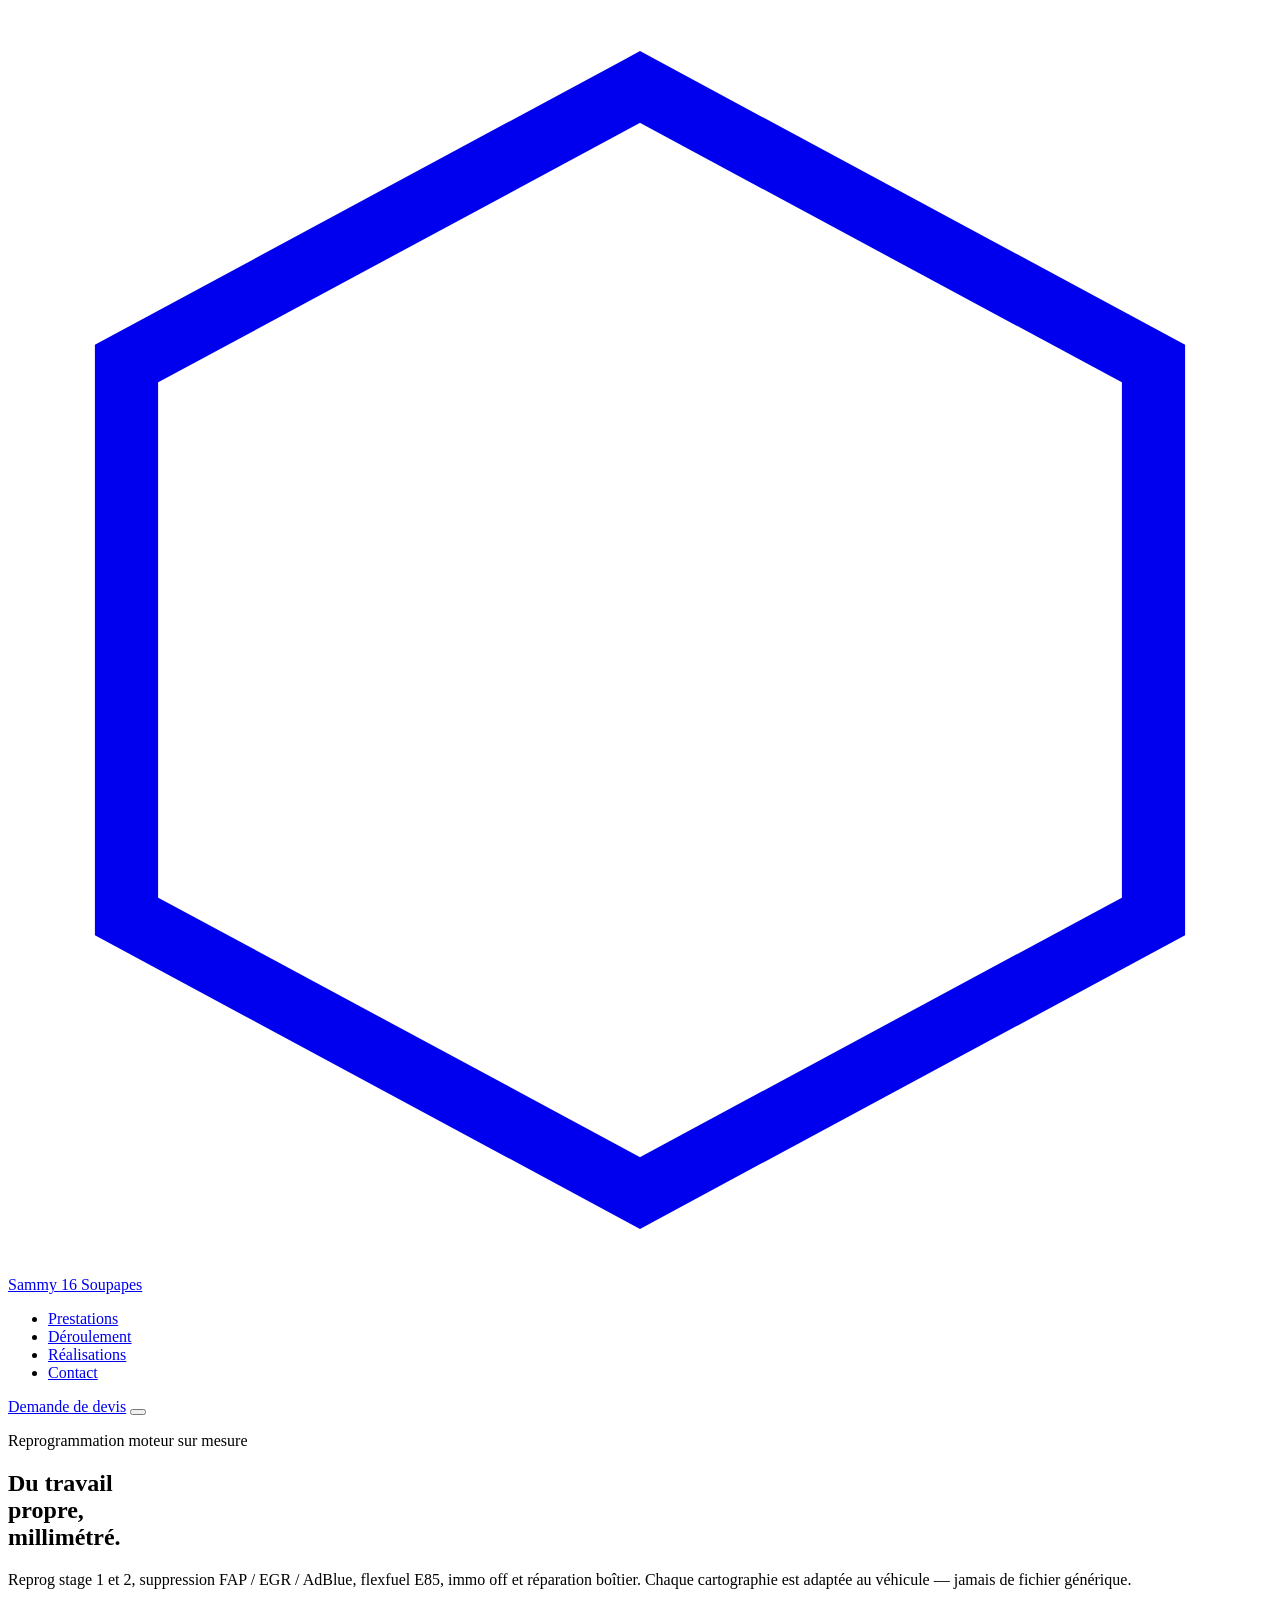
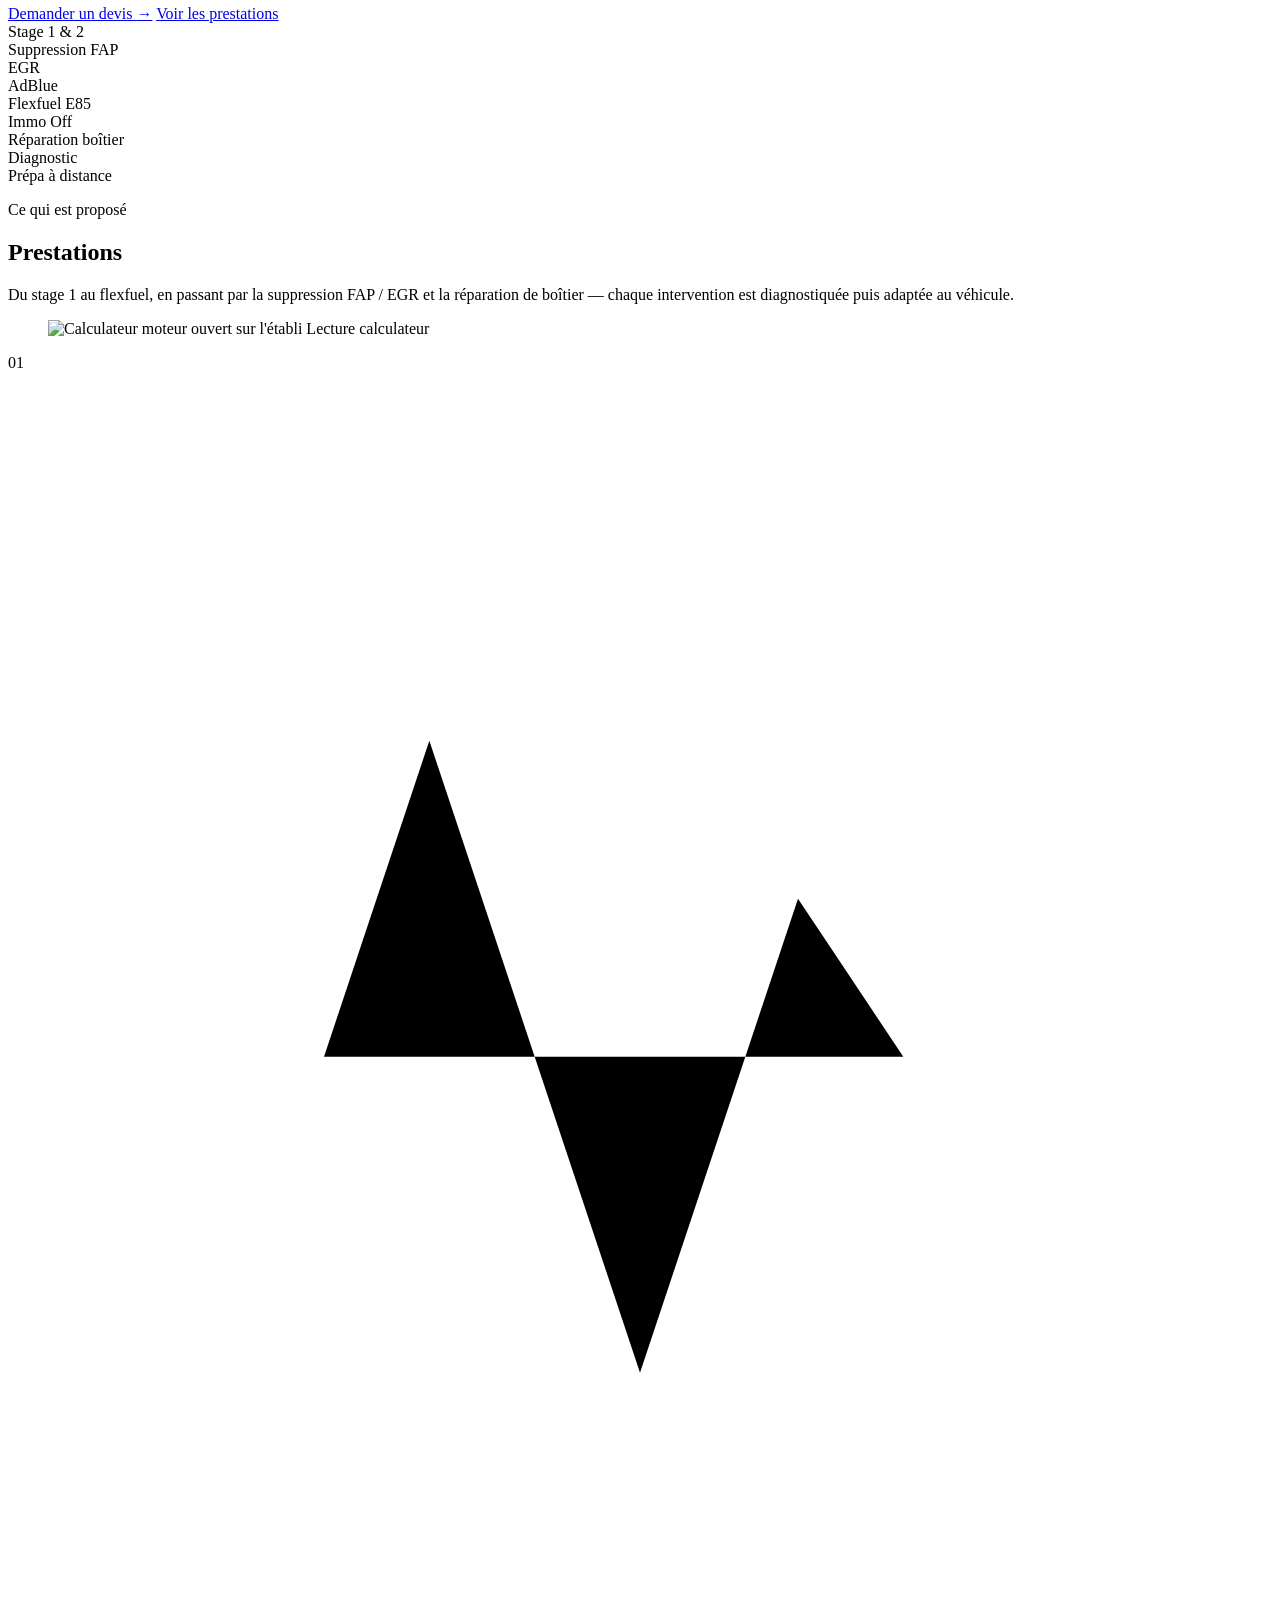
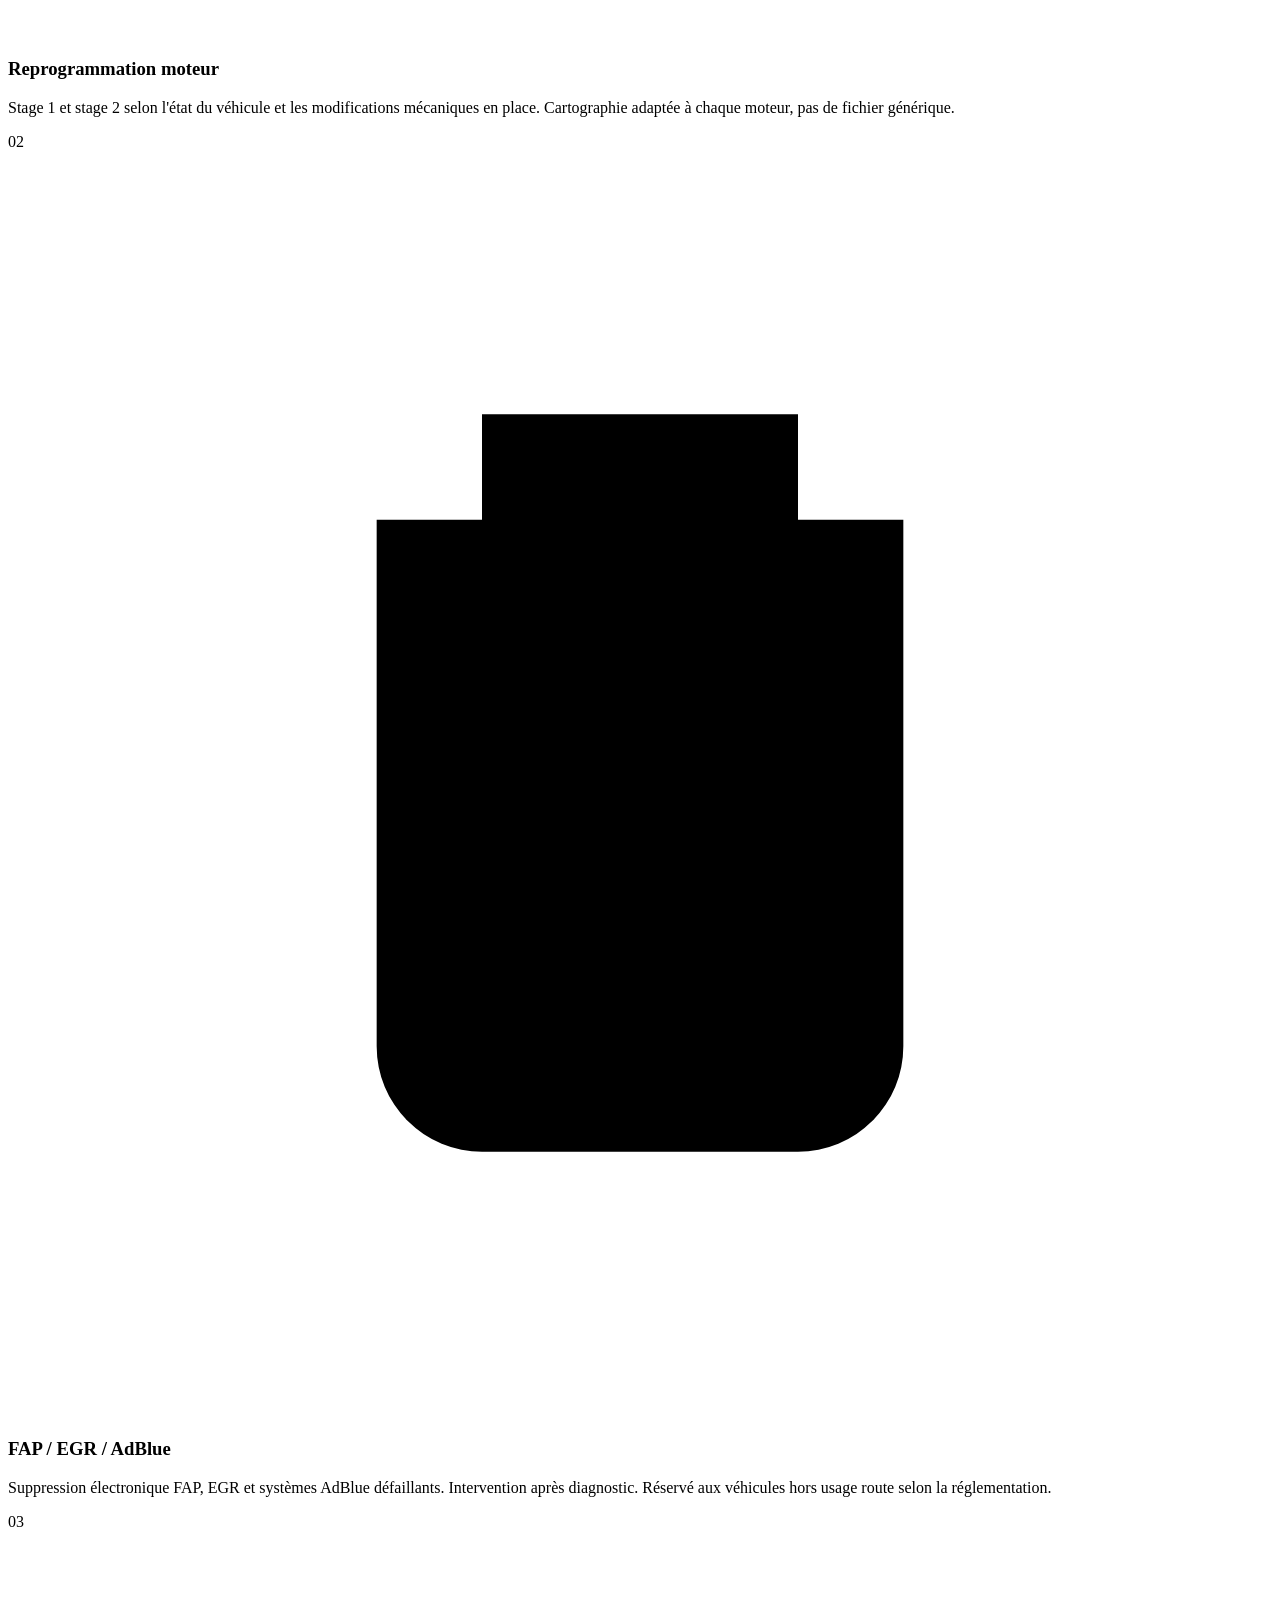
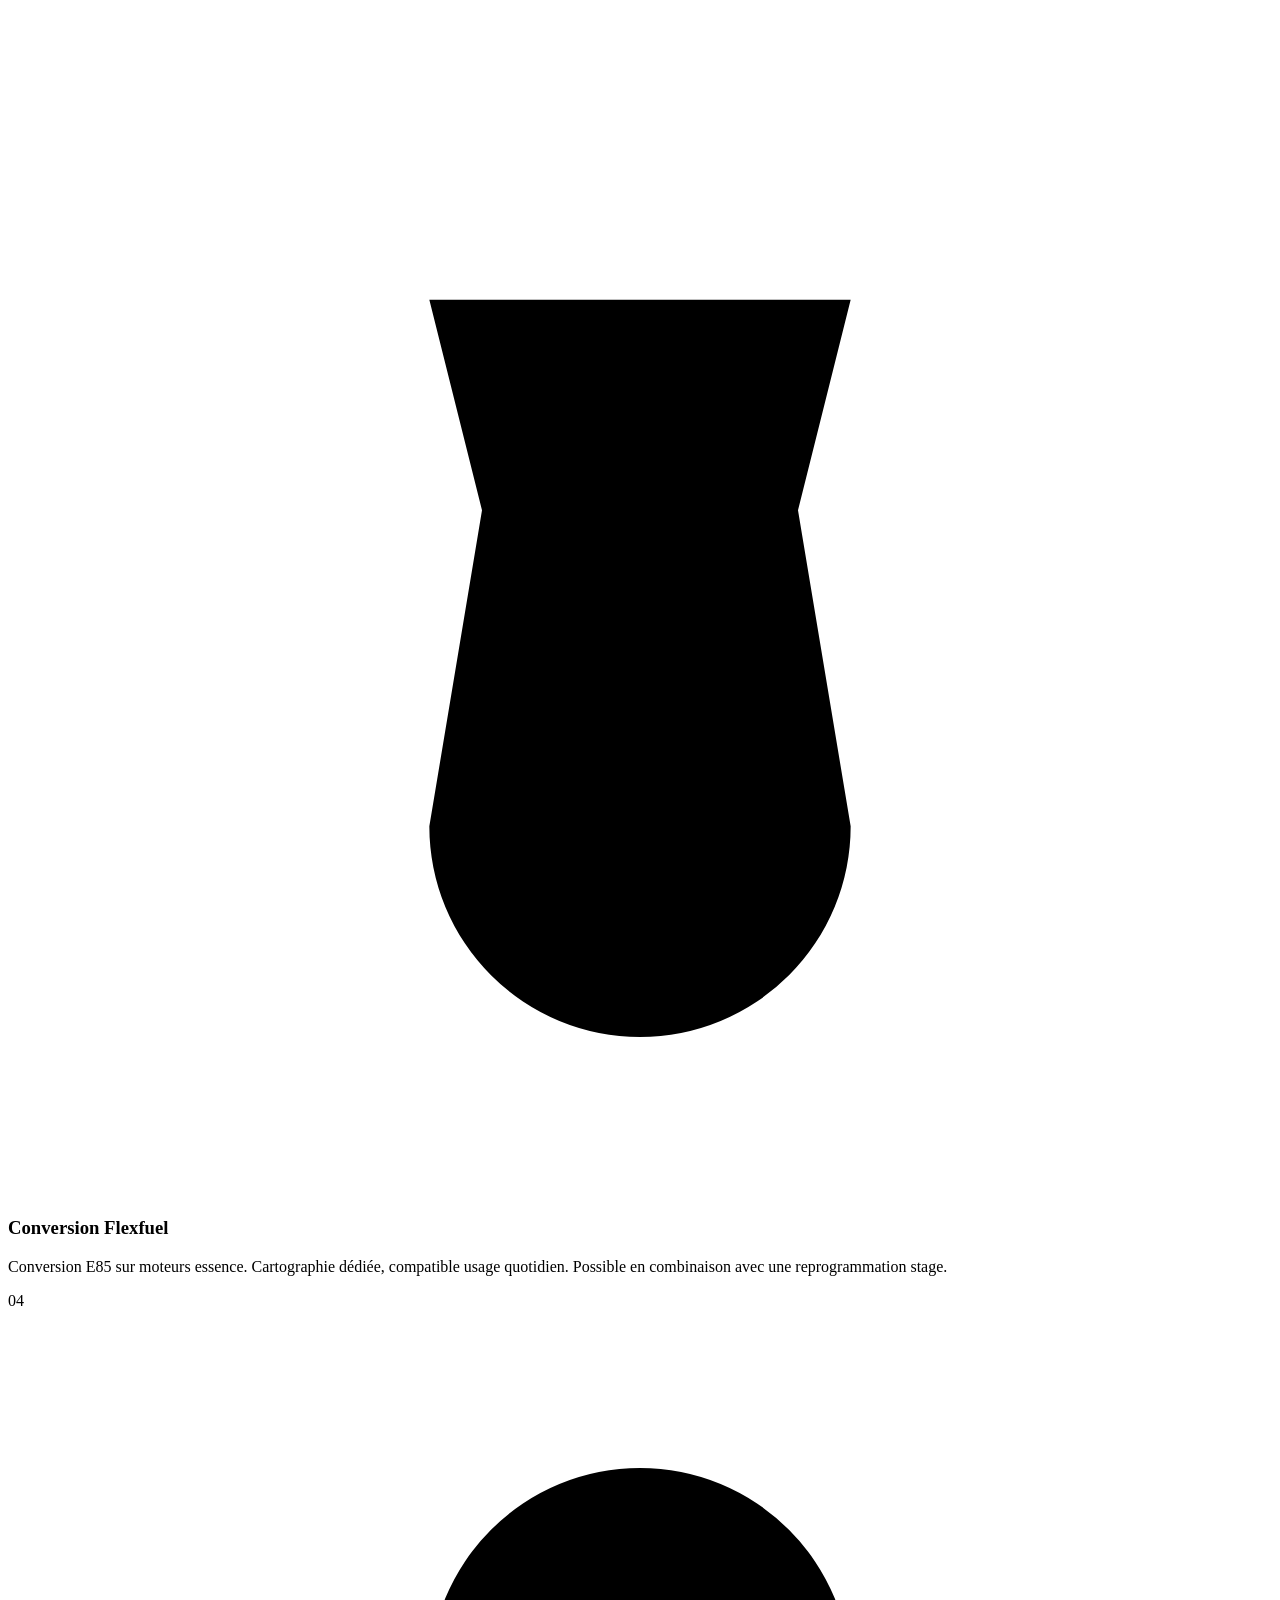
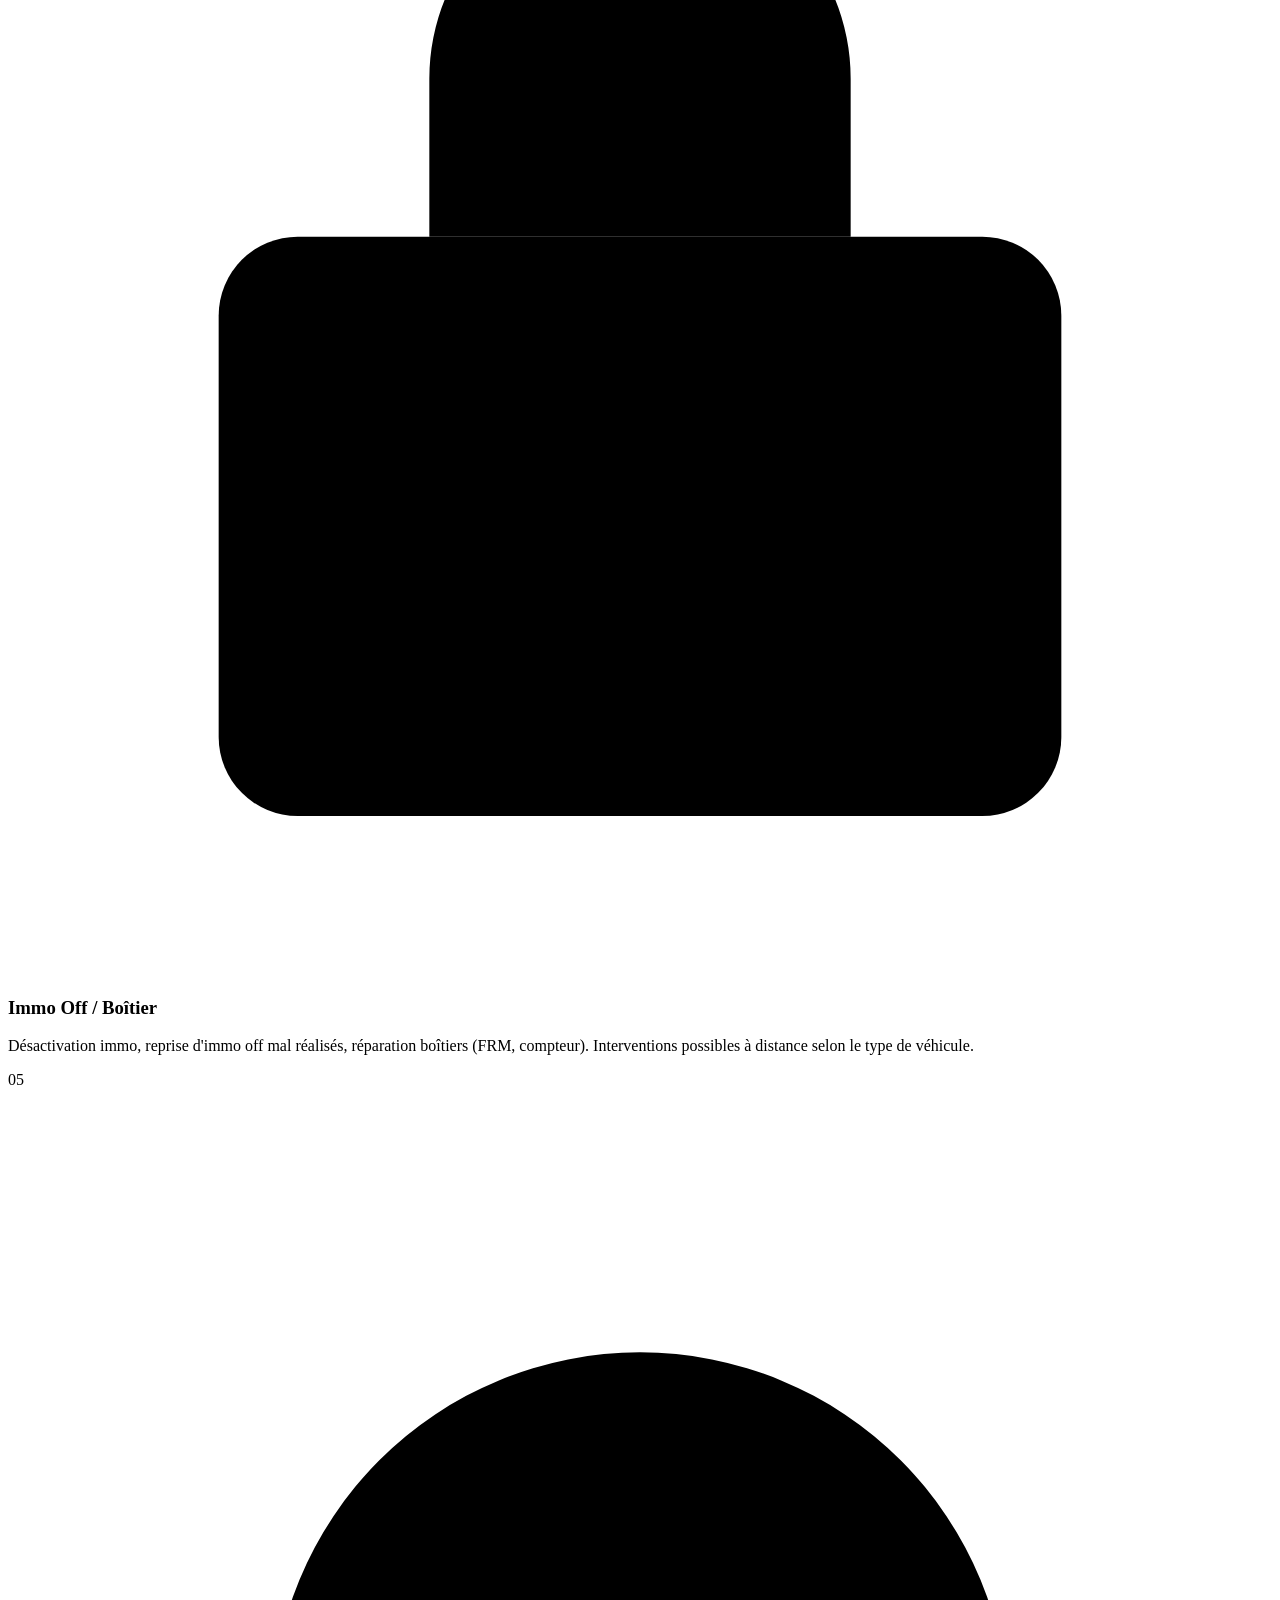
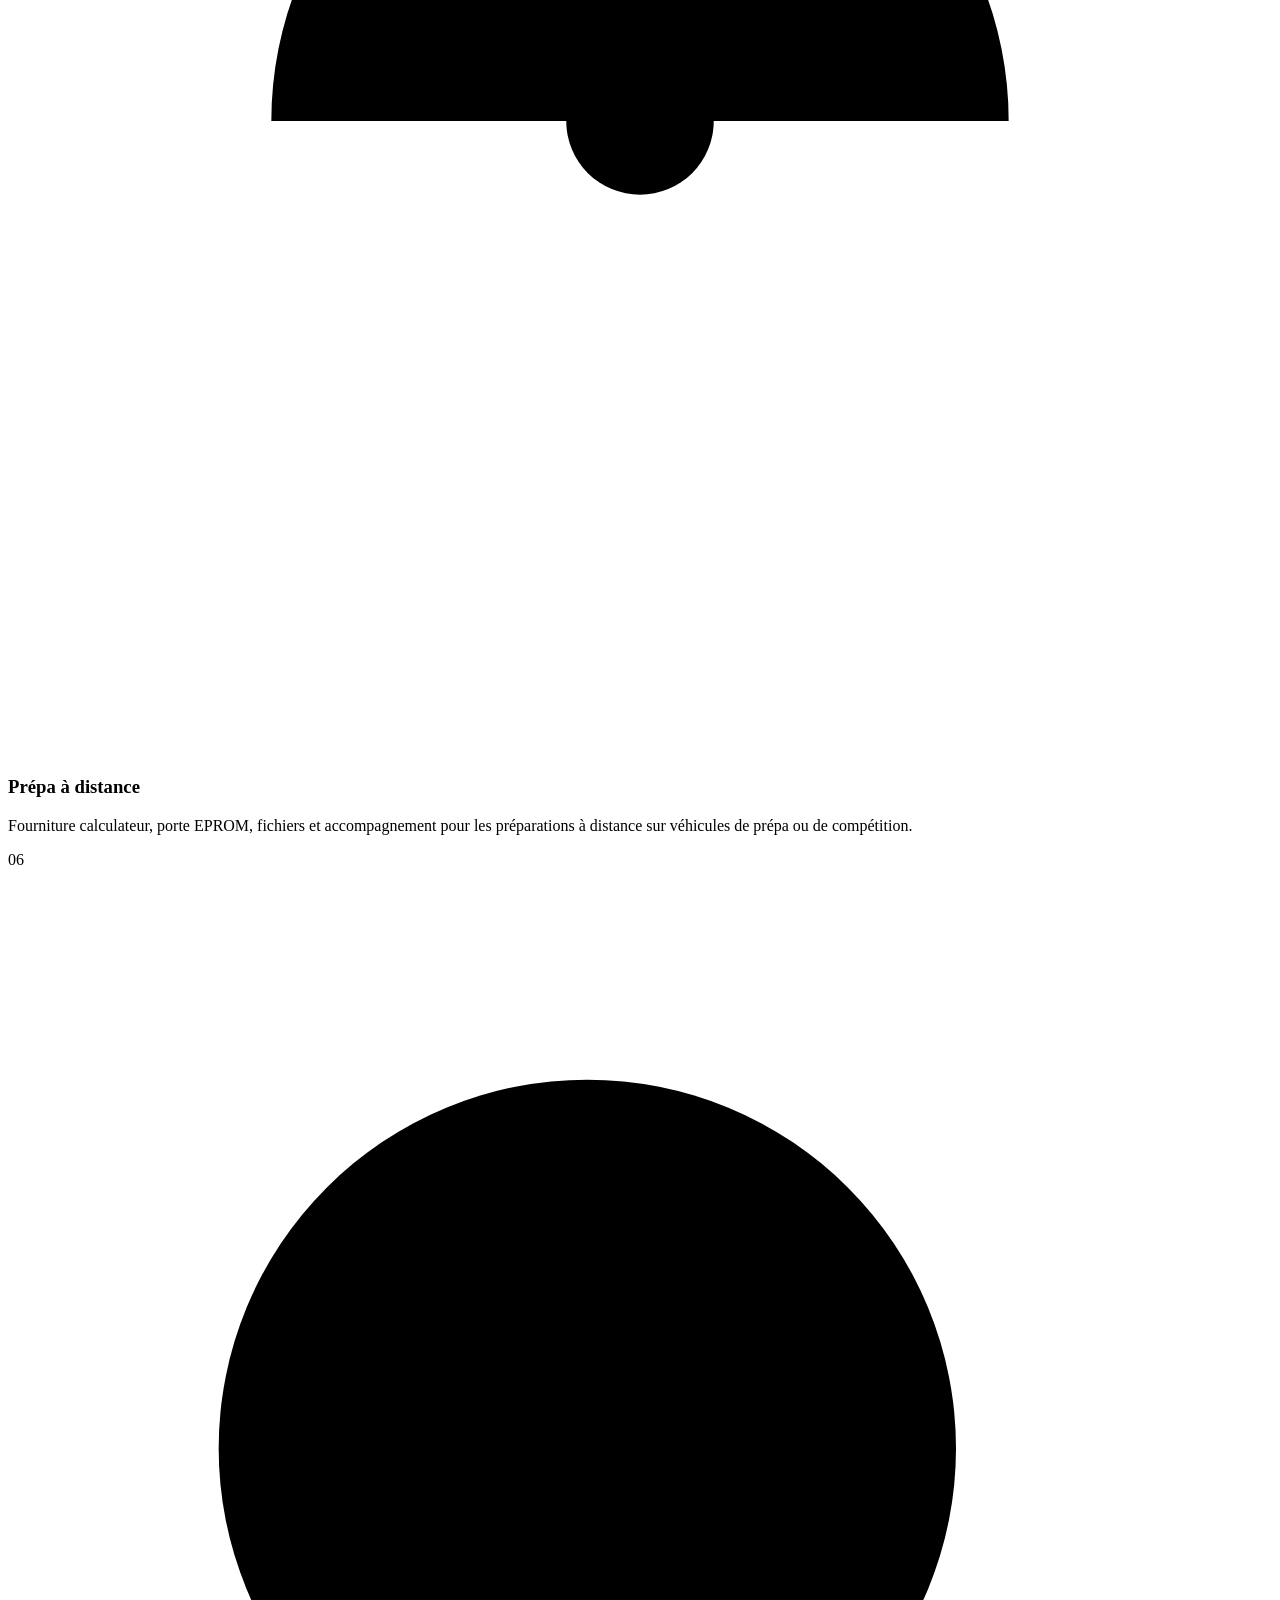
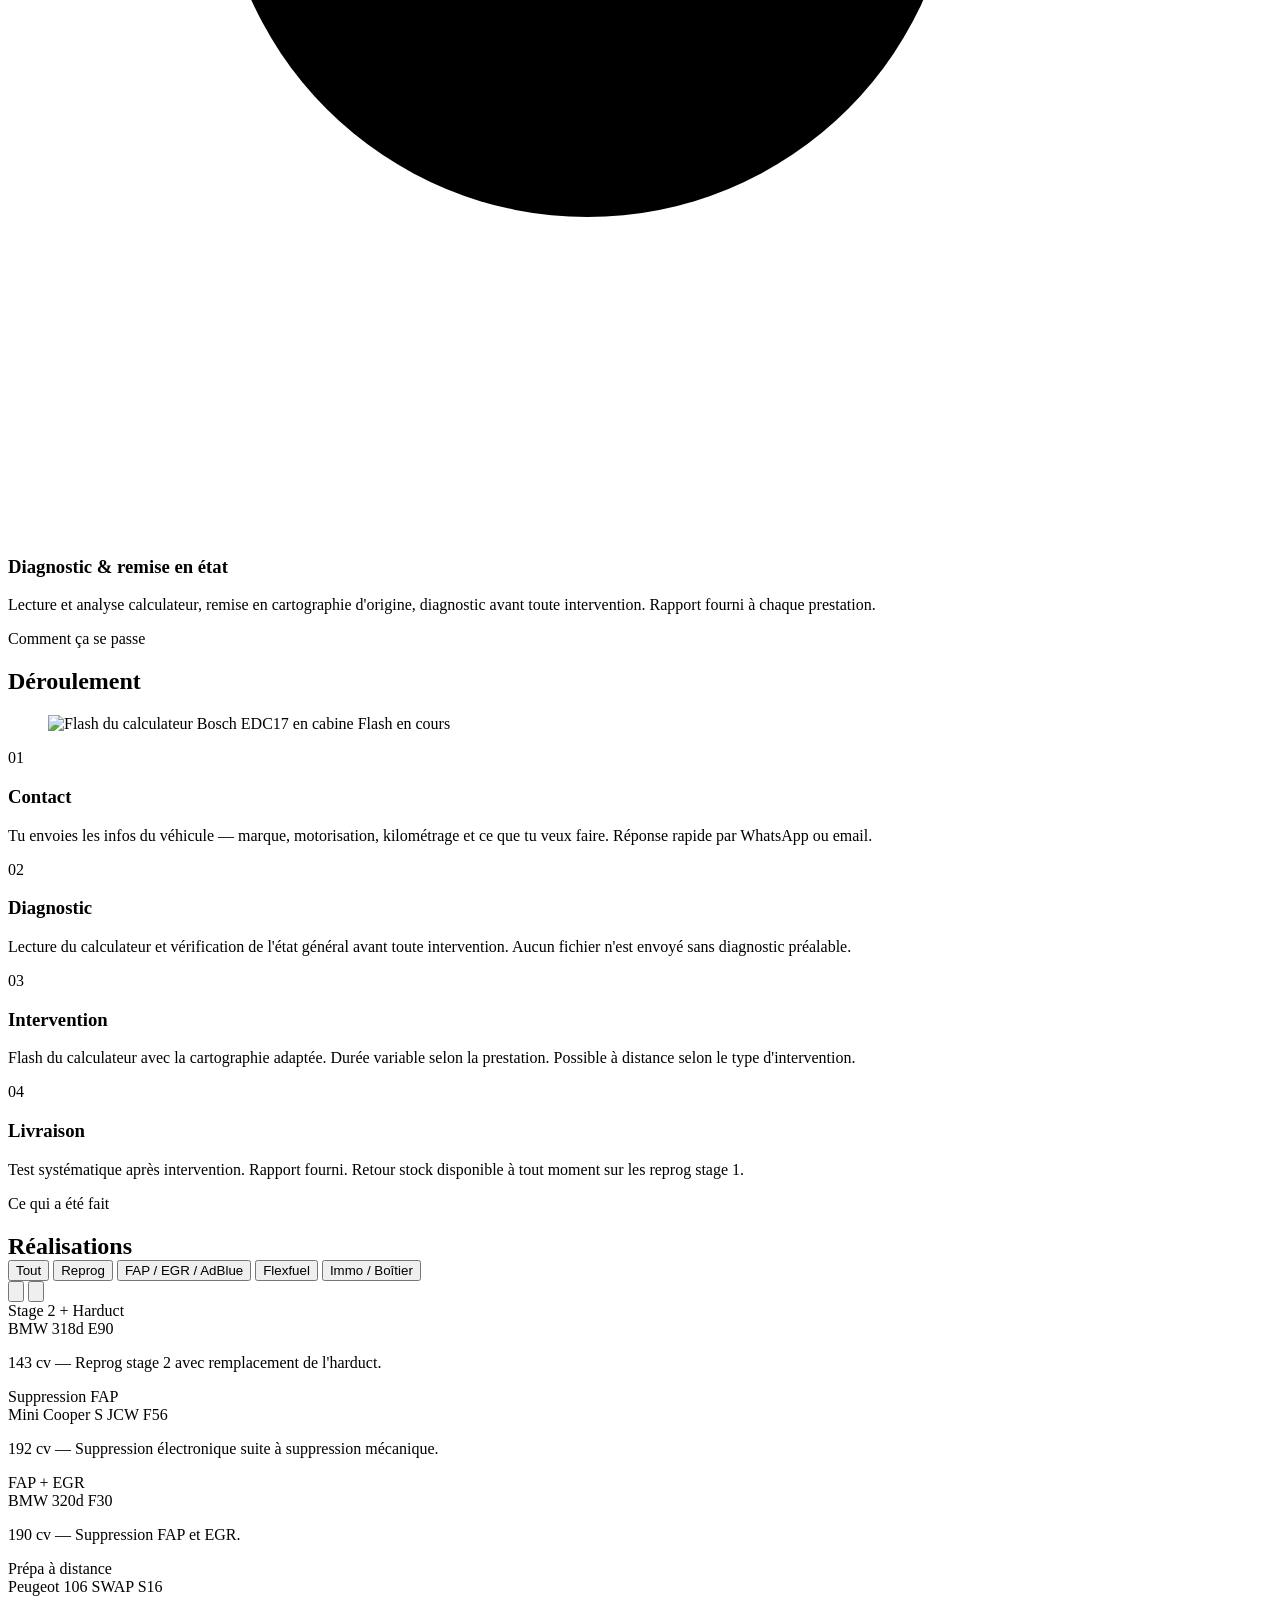
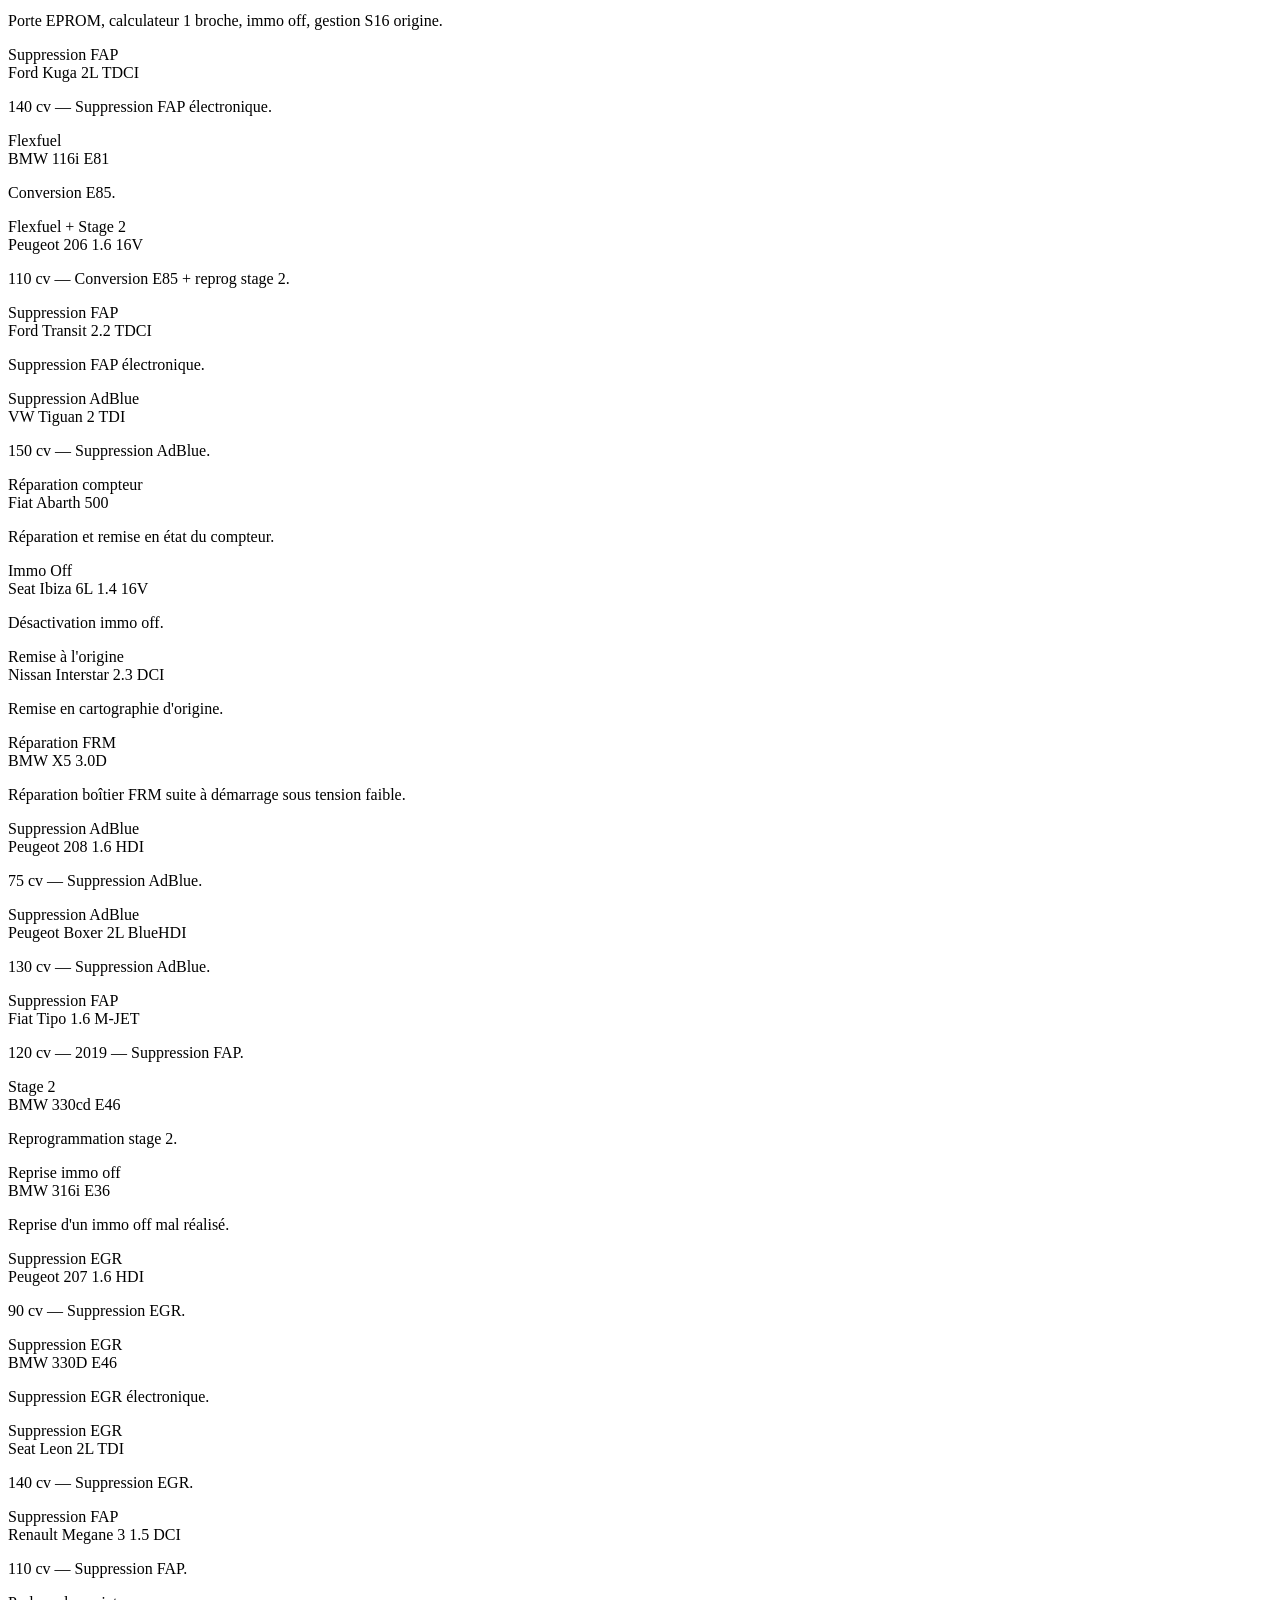
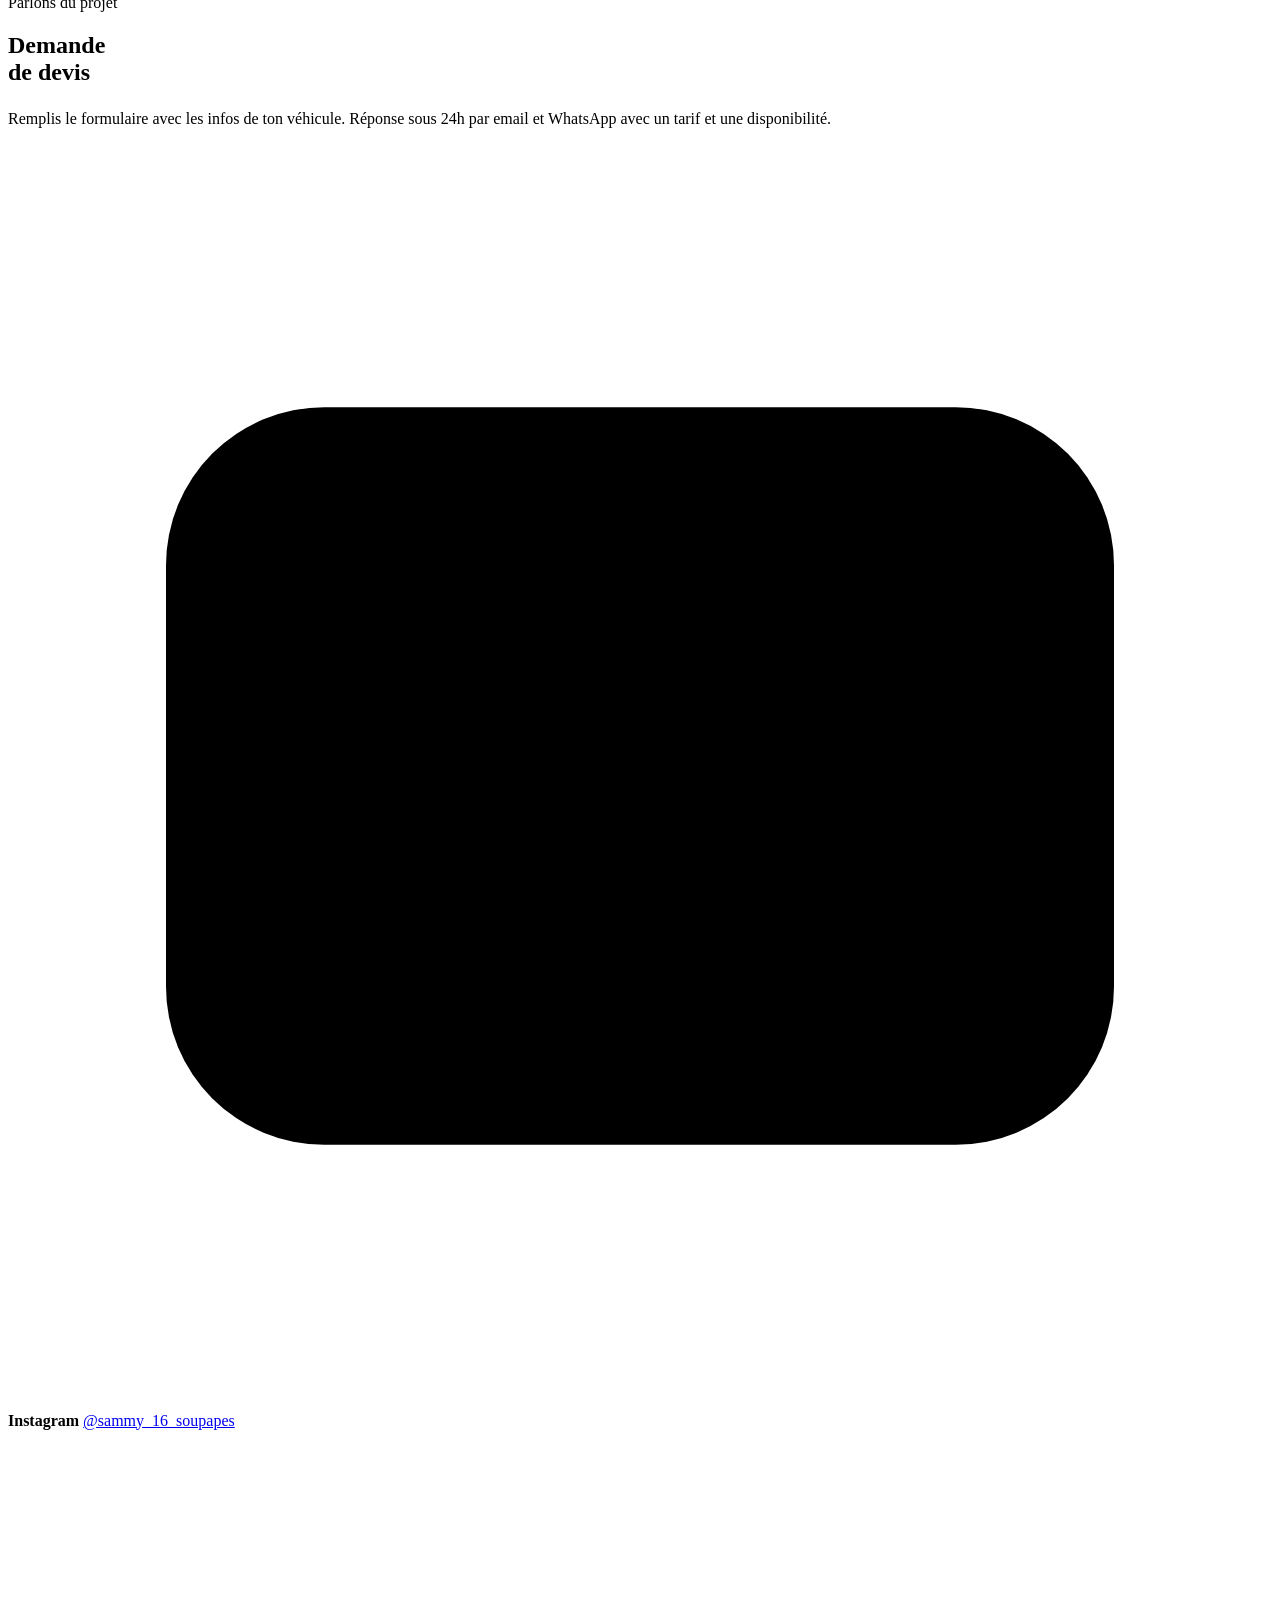
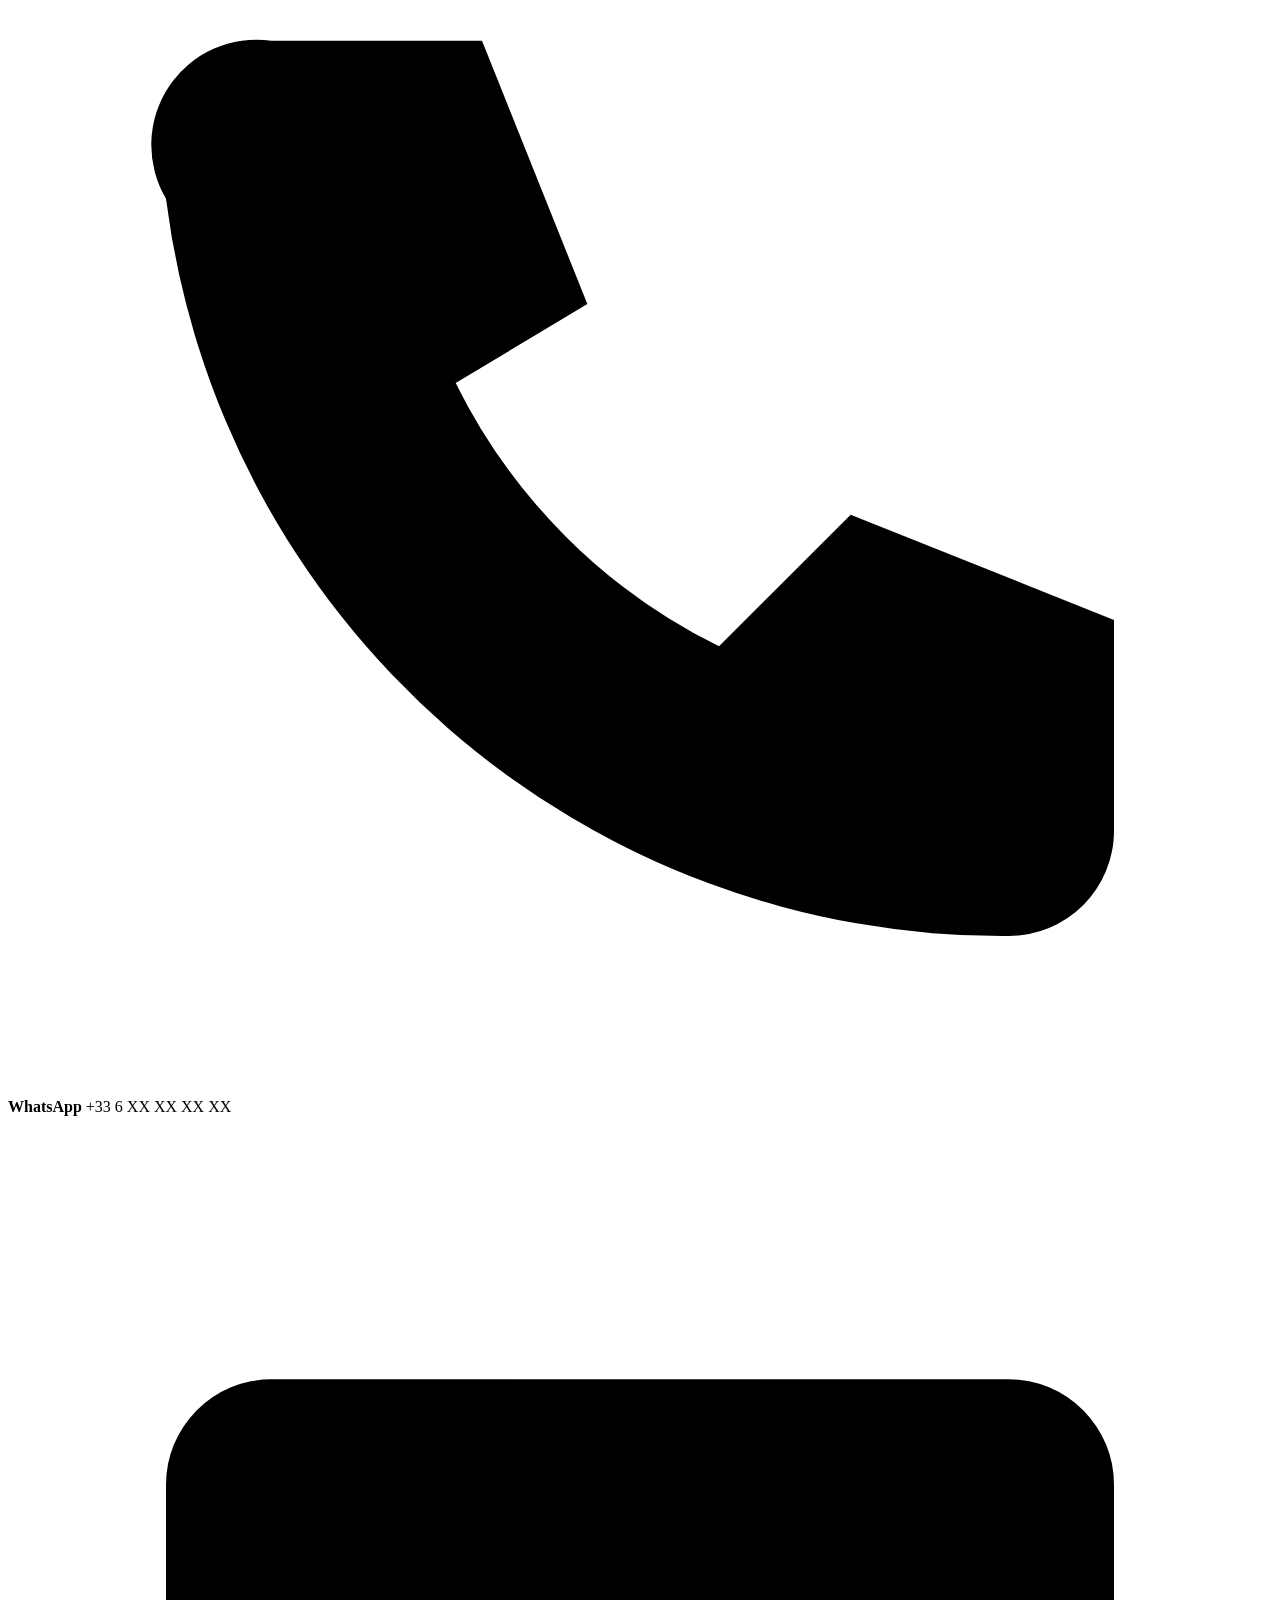
==== index.html @ 05f4b129 "Rename Site Sammy 16 Soupapes (2).html to index.html" ====
<!DOCTYPE html>
<html lang="fr" data-theme="carbone">
<head>
<meta charset="UTF-8">
<meta name="viewport" content="width=device-width, initial-scale=1.0">
<title>Sammy 16 Soupapes — Reprogrammation moteur</title>
<link rel="preconnect" href="https://fonts.googleapis.com">
<link rel="preconnect" href="https://fonts.gstatic.com" crossorigin>
<link href="https://fonts.googleapis.com/css2?family=Barlow+Condensed:wght@400;500;600;700;800;900&family=Barlow:wght@400;500;600&display=swap" rel="stylesheet">
<link rel="stylesheet" href="styles.css">
</head>
<body data-anim="subtil">

<!-- ===================== NAV ===================== -->
<nav id="nav">
  <a href="#hero" class="nav-logo">
    <span class="mark">
      <svg viewBox="0 0 32 32" fill="none"><path d="M16 2 3 9v14l13 7 13-7V9L16 2Z" stroke="currentColor" stroke-width="1.6"/><path d="M16 9v14M9 12.5v7l7 3.5 7-3.5v-7" stroke="var(--accent)" stroke-width="1.6"/></svg>
    </span>
    Sammy <span>16 Soupapes</span>
  </a>
  <ul class="nav-links" id="navLinks">
    <li><a href="#domaines">Prestations</a></li>
    <li><a href="#process">Déroulement</a></li>
    <li><a href="#realisations">Réalisations</a></li>
    <li><a href="#contact">Contact</a></li>
  </ul>
  <a href="#contact" class="nav-cta">Demande de devis</a>
  <button class="nav-burger" id="burger" aria-label="Menu"><span></span><span></span><span></span></button>
</nav>

<!-- ===================== HERO ===================== -->
<section id="hero">
  <div class="hero-bg">
    <div class="hero-photo-bg"></div>
    <div class="grid-lines"></div>
    <div class="glow-a"></div>
    <div class="glow-b"></div>
    <div class="hero-scrim"></div>
  </div>
  <div class="hero-grid">
    <div class="hero-copy">
      <p class="hero-eyebrow fade-up">Reprogrammation moteur sur mesure</p>
      <h1 class="hero-title fade-up d1">
        Du travail<br>
        <span class="accent">propre,</span><br>
        <span class="stroke">millimétré.</span>
      </h1>
      <p class="hero-sub fade-up d2">
        Reprog stage 1 et 2, suppression FAP / EGR / AdBlue, flexfuel E85, immo off et réparation boîtier. Chaque cartographie est adaptée au véhicule — jamais de fichier générique.
      </p>
      <div class="hero-actions fade-up d3">
        <a href="#contact" class="btn-primary">Demander un devis <span class="arr">→</span></a>
        <a href="#domaines" class="btn-secondary">Voir les prestations</a>
      </div>
    </div>
  </div>
</section>

<!-- ===================== TRUST MARQUEE ===================== -->
<div class="marquee" aria-hidden="true">
  <div class="marquee-track" id="marquee">
    <div class="marquee-item">Stage 1 &amp; 2</div>
    <div class="marquee-item">Suppression FAP</div>
    <div class="marquee-item">EGR</div>
    <div class="marquee-item">AdBlue</div>
    <div class="marquee-item">Flexfuel E85</div>
    <div class="marquee-item">Immo Off</div>
    <div class="marquee-item">Réparation boîtier</div>
    <div class="marquee-item">Diagnostic</div>
    <div class="marquee-item">Prépa à distance</div>
  </div>
</div>

<!-- ===================== DOMAINES ===================== -->
<section id="domaines">
  <div class="wrap">
    <div class="dom-head">
      <div class="dom-head-text">
        <p class="section-label reveal">Ce qui est proposé</p>
        <h2 class="section-title reveal" data-d="1">Prestations</h2>
        <p class="dom-lead reveal" data-d="2">Du stage 1 au flexfuel, en passant par la suppression FAP / EGR et la réparation de boîtier — chaque intervention est diagnostiquée puis adaptée au véhicule.</p>
      </div>
      <figure class="frame-photo reveal" data-d="2">
        <img src="img/calculateur.jpg" alt="Calculateur moteur ouvert sur l'établi" loading="lazy">
        <span class="fp-tag">Lecture calculateur</span>
      </figure>
    </div>
    <div class="domaines-grid">
      <div class="domaine-card reveal">
        <span class="domaine-num">01</span>
        <div class="domaine-icon"><svg viewBox="0 0 24 24"><path d="M3 13h3l2-6 4 12 3-9 2 3h4"/></svg></div>
        <h3 class="domaine-title">Reprogrammation moteur</h3>
        <p class="domaine-desc">Stage 1 et stage 2 selon l'état du véhicule et les modifications mécaniques en place. Cartographie adaptée à chaque moteur, pas de fichier générique.</p>
      </div>
      <div class="domaine-card reveal" data-d="1">
        <span class="domaine-num">02</span>
        <div class="domaine-icon"><svg viewBox="0 0 24 24"><path d="M5 7h14M7 7v10a2 2 0 0 0 2 2h6a2 2 0 0 0 2-2V7M9 7V5h6v2M10 11v5M14 11v5"/></svg></div>
        <h3 class="domaine-title">FAP / EGR / AdBlue</h3>
        <p class="domaine-desc">Suppression électronique FAP, EGR et systèmes AdBlue défaillants. Intervention après diagnostic. Réservé aux véhicules hors usage route selon la réglementation.</p>
      </div>
      <div class="domaine-card reveal" data-d="2">
        <span class="domaine-num">03</span>
        <div class="domaine-icon"><svg viewBox="0 0 24 24"><path d="M12 3v4M8 7h8l-1 4H9L8 7ZM9 11l-1 6a4 4 0 0 0 8 0l-1-6"/></svg></div>
        <h3 class="domaine-title">Conversion Flexfuel</h3>
        <p class="domaine-desc">Conversion E85 sur moteurs essence. Cartographie dédiée, compatible usage quotidien. Possible en combinaison avec une reprogrammation stage.</p>
      </div>
      <div class="domaine-card reveal">
        <span class="domaine-num">04</span>
        <div class="domaine-icon"><svg viewBox="0 0 24 24"><rect x="4" y="10" width="16" height="11" rx="1.5"/><path d="M8 10V7a4 4 0 0 1 8 0v3M12 15v2"/></svg></div>
        <h3 class="domaine-title">Immo Off / Boîtier</h3>
        <p class="domaine-desc">Désactivation immo, reprise d'immo off mal réalisés, réparation boîtiers (FRM, compteur). Interventions possibles à distance selon le type de véhicule.</p>
      </div>
      <div class="domaine-card reveal" data-d="1">
        <span class="domaine-num">05</span>
        <div class="domaine-icon"><svg viewBox="0 0 24 24"><path d="M5 12a7 7 0 0 1 14 0M12 12l4-3M2 12h2M20 12h2M12 19v2"/><circle cx="12" cy="12" r="1.4"/></svg></div>
        <h3 class="domaine-title">Prépa à distance</h3>
        <p class="domaine-desc">Fourniture calculateur, porte EPROM, fichiers et accompagnement pour les préparations à distance sur véhicules de prépa ou de compétition.</p>
      </div>
      <div class="domaine-card reveal" data-d="2">
        <span class="domaine-num">06</span>
        <div class="domaine-icon"><svg viewBox="0 0 24 24"><circle cx="11" cy="11" r="7"/><path d="m20 20-4-4"/></svg></div>
        <h3 class="domaine-title">Diagnostic &amp; remise en état</h3>
        <p class="domaine-desc">Lecture et analyse calculateur, remise en cartographie d'origine, diagnostic avant toute intervention. Rapport fourni à chaque prestation.</p>
      </div>
    </div>
  </div>
</section>

<!-- ===================== PROCESS ===================== -->
<section id="process">
  <div class="wrap">
    <p class="section-label reveal">Comment ça se passe</p>
    <h2 class="section-title reveal" data-d="1">Déroulement</h2>
    <div class="process-layout">
      <figure class="frame-photo reveal" data-d="1">
        <img src="img/flash.jpg" alt="Flash du calculateur Bosch EDC17 en cabine" loading="lazy">
        <span class="fp-tag">Flash en cours</span>
      </figure>
      <div class="process-steps">
        <div class="process-step reveal" data-d="1">
        <div class="step-num">01</div>
        <h3 class="step-title">Contact</h3>
        <p class="step-desc">Tu envoies les infos du véhicule — marque, motorisation, kilométrage et ce que tu veux faire. Réponse rapide par WhatsApp ou email.</p>
        <span class="step-connector"></span>
      </div>
      <div class="process-step reveal" data-d="1">
        <div class="step-num">02</div>
        <h3 class="step-title">Diagnostic</h3>
        <p class="step-desc">Lecture du calculateur et vérification de l'état général avant toute intervention. Aucun fichier n'est envoyé sans diagnostic préalable.</p>
        <span class="step-connector"></span>
      </div>
      <div class="process-step reveal" data-d="2">
        <div class="step-num">03</div>
        <h3 class="step-title">Intervention</h3>
        <p class="step-desc">Flash du calculateur avec la cartographie adaptée. Durée variable selon la prestation. Possible à distance selon le type d'intervention.</p>
        <span class="step-connector"></span>
      </div>
      <div class="process-step reveal" data-d="3">
        <div class="step-num">04</div>
        <h3 class="step-title">Livraison</h3>
        <p class="step-desc">Test systématique après intervention. Rapport fourni. Retour stock disponible à tout moment sur les reprog stage 1.</p>
      </div>
      </div>
    </div>
  </div>
</section>

<!-- ===================== RÉALISATIONS ===================== -->
<section id="realisations">
  <div class="carousel-header">
    <div>
      <p class="section-label reveal">Ce qui a été fait</p>
      <h2 class="section-title reveal" data-d="1" style="margin-bottom:0;">Réalisations</h2>
    </div>
    <div class="carousel-side reveal" data-d="1">
      <div class="carousel-filters">
        <button class="filter-btn active" data-filter="all">Tout</button>
        <button class="filter-btn" data-filter="reprog">Reprog</button>
        <button class="filter-btn" data-filter="fap">FAP / EGR / AdBlue</button>
        <button class="filter-btn" data-filter="flex">Flexfuel</button>
        <button class="filter-btn" data-filter="immo">Immo / Boîtier</button>
      </div>
      <div class="carousel-nav">
        <button class="carousel-btn" id="prevBtn" aria-label="Précédent"><svg viewBox="0 0 24 24"><path d="M15 18l-6-6 6-6"/></svg></button>
        <button class="carousel-btn" id="nextBtn" aria-label="Suivant"><svg viewBox="0 0 24 24"><path d="M9 18l6-6-6-6"/></svg></button>
      </div>
    </div>
  </div>

  <div class="carousel-track-wrap" id="trackWrap">
    <div class="carousel-track" id="carouselTrack">
      <div class="real-card" data-cat="reprog">
        <span class="real-tag">Stage 2 + Harduct</span>
        <div class="real-vehicle">BMW 318d E90</div>
        <p class="real-detail">143 cv — Reprog stage 2 avec remplacement de l'harduct.</p>
      </div>
      <div class="real-card" data-cat="fap">
        <span class="real-tag">Suppression FAP</span>
        <div class="real-vehicle">Mini Cooper S JCW F56</div>
        <p class="real-detail">192 cv — Suppression électronique suite à suppression mécanique.</p>
      </div>
      <div class="real-card" data-cat="fap">
        <span class="real-tag">FAP + EGR</span>
        <div class="real-vehicle">BMW 320d F30</div>
        <p class="real-detail">190 cv — Suppression FAP et EGR.</p>
      </div>
      <div class="real-card" data-cat="reprog">
        <span class="real-tag">Prépa à distance</span>
        <div class="real-vehicle">Peugeot 106 SWAP S16</div>
        <p class="real-detail">Porte EPROM, calculateur 1 broche, immo off, gestion S16 origine.</p>
      </div>
      <div class="real-card" data-cat="fap">
        <span class="real-tag">Suppression FAP</span>
        <div class="real-vehicle">Ford Kuga 2L TDCI</div>
        <p class="real-detail">140 cv — Suppression FAP électronique.</p>
      </div>
      <div class="real-card" data-cat="flex">
        <span class="real-tag">Flexfuel</span>
        <div class="real-vehicle">BMW 116i E81</div>
        <p class="real-detail">Conversion E85.</p>
      </div>
      <div class="real-card" data-cat="flex">
        <span class="real-tag">Flexfuel + Stage 2</span>
        <div class="real-vehicle">Peugeot 206 1.6 16V</div>
        <p class="real-detail">110 cv — Conversion E85 + reprog stage 2.</p>
      </div>
      <div class="real-card" data-cat="fap">
        <span class="real-tag">Suppression FAP</span>
        <div class="real-vehicle">Ford Transit 2.2 TDCI</div>
        <p class="real-detail">Suppression FAP électronique.</p>
      </div>
      <div class="real-card" data-cat="fap">
        <span class="real-tag">Suppression AdBlue</span>
        <div class="real-vehicle">VW Tiguan 2 TDI</div>
        <p class="real-detail">150 cv — Suppression AdBlue.</p>
      </div>
      <div class="real-card" data-cat="immo">
        <span class="real-tag">Réparation compteur</span>
        <div class="real-vehicle">Fiat Abarth 500</div>
        <p class="real-detail">Réparation et remise en état du compteur.</p>
      </div>
      <div class="real-card" data-cat="immo">
        <span class="real-tag">Immo Off</span>
        <div class="real-vehicle">Seat Ibiza 6L 1.4 16V</div>
        <p class="real-detail">Désactivation immo off.</p>
      </div>
      <div class="real-card" data-cat="immo">
        <span class="real-tag">Remise à l'origine</span>
        <div class="real-vehicle">Nissan Interstar 2.3 DCI</div>
        <p class="real-detail">Remise en cartographie d'origine.</p>
      </div>
      <div class="real-card" data-cat="immo">
        <span class="real-tag">Réparation FRM</span>
        <div class="real-vehicle">BMW X5 3.0D</div>
        <p class="real-detail">Réparation boîtier FRM suite à démarrage sous tension faible.</p>
      </div>
      <div class="real-card" data-cat="fap">
        <span class="real-tag">Suppression AdBlue</span>
        <div class="real-vehicle">Peugeot 208 1.6 HDI</div>
        <p class="real-detail">75 cv — Suppression AdBlue.</p>
      </div>
      <div class="real-card" data-cat="fap">
        <span class="real-tag">Suppression AdBlue</span>
        <div class="real-vehicle">Peugeot Boxer 2L BlueHDI</div>
        <p class="real-detail">130 cv — Suppression AdBlue.</p>
      </div>
      <div class="real-card" data-cat="fap">
        <span class="real-tag">Suppression FAP</span>
        <div class="real-vehicle">Fiat Tipo 1.6 M-JET</div>
        <p class="real-detail">120 cv — 2019 — Suppression FAP.</p>
      </div>
      <div class="real-card" data-cat="reprog">
        <span class="real-tag">Stage 2</span>
        <div class="real-vehicle">BMW 330cd E46</div>
        <p class="real-detail">Reprogrammation stage 2.</p>
      </div>
      <div class="real-card" data-cat="immo">
        <span class="real-tag">Reprise immo off</span>
        <div class="real-vehicle">BMW 316i E36</div>
        <p class="real-detail">Reprise d'un immo off mal réalisé.</p>
      </div>
      <div class="real-card" data-cat="fap">
        <span class="real-tag">Suppression EGR</span>
        <div class="real-vehicle">Peugeot 207 1.6 HDI</div>
        <p class="real-detail">90 cv — Suppression EGR.</p>
      </div>
      <div class="real-card" data-cat="fap">
        <span class="real-tag">Suppression EGR</span>
        <div class="real-vehicle">BMW 330D E46</div>
        <p class="real-detail">Suppression EGR électronique.</p>
      </div>
      <div class="real-card" data-cat="fap">
        <span class="real-tag">Suppression EGR</span>
        <div class="real-vehicle">Seat Leon 2L TDI</div>
        <p class="real-detail">140 cv — Suppression EGR.</p>
      </div>
      <div class="real-card" data-cat="fap">
        <span class="real-tag">Suppression FAP</span>
        <div class="real-vehicle">Renault Megane 3 1.5 DCI</div>
        <p class="real-detail">110 cv — Suppression FAP.</p>
      </div>
    </div>
  </div>
  <div class="carousel-dots" id="carouselDots"></div>
</section>

<!-- ===================== CONTACT ===================== -->
<section id="contact">
  <div class="contact-grid">
    <div class="contact-info">
      <p class="section-label reveal">Parlons du projet</p>
      <h2 class="section-title reveal" data-d="1" style="margin-bottom:24px;">Demande<br>de devis</h2>
      <p class="lead reveal" data-d="1">Remplis le formulaire avec les infos de ton véhicule. Réponse sous 24h par email et WhatsApp avec un tarif et une disponibilité.</p>
      <div class="contact-detail reveal" data-d="2">
        <div class="contact-icon"><svg viewBox="0 0 24 24"><rect x="3" y="5" width="18" height="14" rx="3"/><path d="M16.5 8.5a4.5 4.5 0 1 1-9 0M12 12v0"/></svg></div>
        <div class="contact-detail-text">
          <strong>Instagram</strong>
          <a href="https://www.instagram.com/sammy_16_soupapes" target="_blank" rel="noopener">@sammy_16_soupapes</a>
        </div>
      </div>
      <div class="contact-detail reveal" data-d="2">
        <div class="contact-icon"><svg viewBox="0 0 24 24"><path d="M5 4h4l2 5-2.5 1.5a11 11 0 0 0 5 5L16 13l5 2v4a2 2 0 0 1-2 2A16 16 0 0 1 3 7a2 2 0 0 1 2-3Z"/></svg></div>
        <div class="contact-detail-text">
          <strong>WhatsApp</strong>
          <span>+33 6 XX XX XX XX</span>
        </div>
      </div>
      <div class="contact-detail reveal" data-d="3">
        <div class="contact-icon"><svg viewBox="0 0 24 24"><rect x="3" y="5" width="18" height="14" rx="2"/><path d="m4 7 8 6 8-6"/></svg></div>
        <div class="contact-detail-text">
          <strong>Email</strong>
          <span><a href="/cdn-cgi/l/email-protection" class="__cf_email__" data-cfemail="492a26273d282a3d093a28242430787f3a263c3928392c3a672f3b">[email&#160;protected]</a></span>
        </div>
      </div>
      <div class="contact-detail reveal" data-d="3">
        <div class="contact-icon"><svg viewBox="0 0 24 24"><circle cx="12" cy="12" r="9"/><path d="M12 7v5l3 2"/></svg></div>
        <div class="contact-detail-text">
          <strong>Délai de réponse</strong>
          <span>Sous 24h — 7j/7</span>
        </div>
      </div>
    </div>

    <div class="contact-form reveal" data-d="1">
      <form id="contactForm">
        <div class="form-row">
          <div class="form-group">
            <label for="prenom">Prénom</label>
            <input type="text" id="prenom" name="prenom" placeholder="Thomas" required>
          </div>
          <div class="form-group">
            <label for="nom">Nom</label>
            <input type="text" id="nom" name="nom" placeholder="Martin" required>
          </div>
        </div>
        <div class="form-row">
          <div class="form-group">
            <label for="email">Email</label>
            <input type="email" id="email" name="email" placeholder="thomas@mail.com" required>
          </div>
          <div class="form-group">
            <label for="tel">Téléphone / WhatsApp</label>
            <input type="tel" id="tel" name="tel" placeholder="06 XX XX XX XX">
          </div>
        </div>
        <div class="form-row">
          <div class="form-group">
            <label for="marque">Marque et modèle</label>
            <input type="text" id="marque" name="marque" placeholder="BMW 320d F30" required>
          </div>
          <div class="form-group">
            <label for="annee">Année / Kilométrage</label>
            <input type="text" id="annee" name="annee" placeholder="2018 — 95 000 km">
          </div>
        </div>
        <div class="form-group">
          <label for="prestation">Prestation souhaitée</label>
          <select id="prestation" name="prestation" required>
            <option value="" disabled selected>Choisir une prestation...</option>
            <option>Stage 1</option>
            <option>Stage 2</option>
            <option>Suppression FAP</option>
            <option>Suppression EGR</option>
            <option>Suppression AdBlue</option>
            <option>Conversion Flexfuel E85</option>
            <option>Immo Off / Boîtier</option>
            <option>Diagnostic</option>
            <option>Je ne sais pas encore</option>
          </select>
        </div>
        <div class="form-group">
          <label for="message">Détails de la demande</label>
          <textarea id="message" name="message" placeholder="Modifications mécaniques déjà effectuées, historique du véhicule, objectifs..."></textarea>
        </div>
        <button type="submit" class="form-submit">Envoyer la demande</button>
        <p class="form-notice">Devis gratuit — Réponse sous 24h</p>
      </form>
      <div class="form-success" id="formSuccess">
        <div class="ico"><svg viewBox="0 0 24 24"><circle cx="12" cy="12" r="10"/><path d="m8 12 3 3 5-6"/></svg></div>
        <p>Demande envoyée</p>
        <span>Réponse sous 24h par email et WhatsApp.</span>
      </div>
    </div>
  </div>
</section>

<!-- ===================== FOOTER ===================== -->
<footer>
  <div class="footer-inner">
    <div class="footer-logo">Sammy <span>16 Soupapes</span></div>
    <p class="footer-copy">Reprogrammation moteur — Interventions sur mesure</p>
    <div class="footer-social">
      <a href="https://www.instagram.com/sammy_16_soupapes" target="_blank" rel="noopener">Instagram</a>
    </div>
  </div>
</footer>

<!-- ===================== TWEAKS ===================== -->
<div id="tweaks-root"></div>

<script data-cfasync="false" src="/cdn-cgi/scripts/5c5dd728/cloudflare-static/email-decode.min.js"></script><script src="script.js"></script>

<!-- React + Babel for the Tweaks panel -->
<script src="https://unpkg.com/react@18.3.1/umd/react.development.js" integrity="sha384-hD6/rw4ppMLGNu3tX5cjIb+uRZ7UkRJ6BPkLpg4hAu/6onKUg4lLsHAs9EBPT82L" crossorigin="anonymous"></script>
<script src="https://unpkg.com/react-dom@18.3.1/umd/react-dom.development.js" integrity="sha384-u6aeetuaXnQ38mYT8rp6sbXaQe3NL9t+IBXmnYxwkUI2Hw4bsp2Wvmx4yRQF1uAm" crossorigin="anonymous"></script>
<script src="https://unpkg.com/@babel/standalone@7.29.0/babel.min.js" integrity="sha384-m08KidiNqLdpJqLq95G/LEi8Qvjl/xUYll3QILypMoQ65QorJ9Lvtp2RXYGBFj1y" crossorigin="anonymous"></script>
<script type="text/babel" src="tweaks-panel.jsx"></script>
<script type="text/babel" src="tweaks-app.jsx"></script>

</body>
</html>
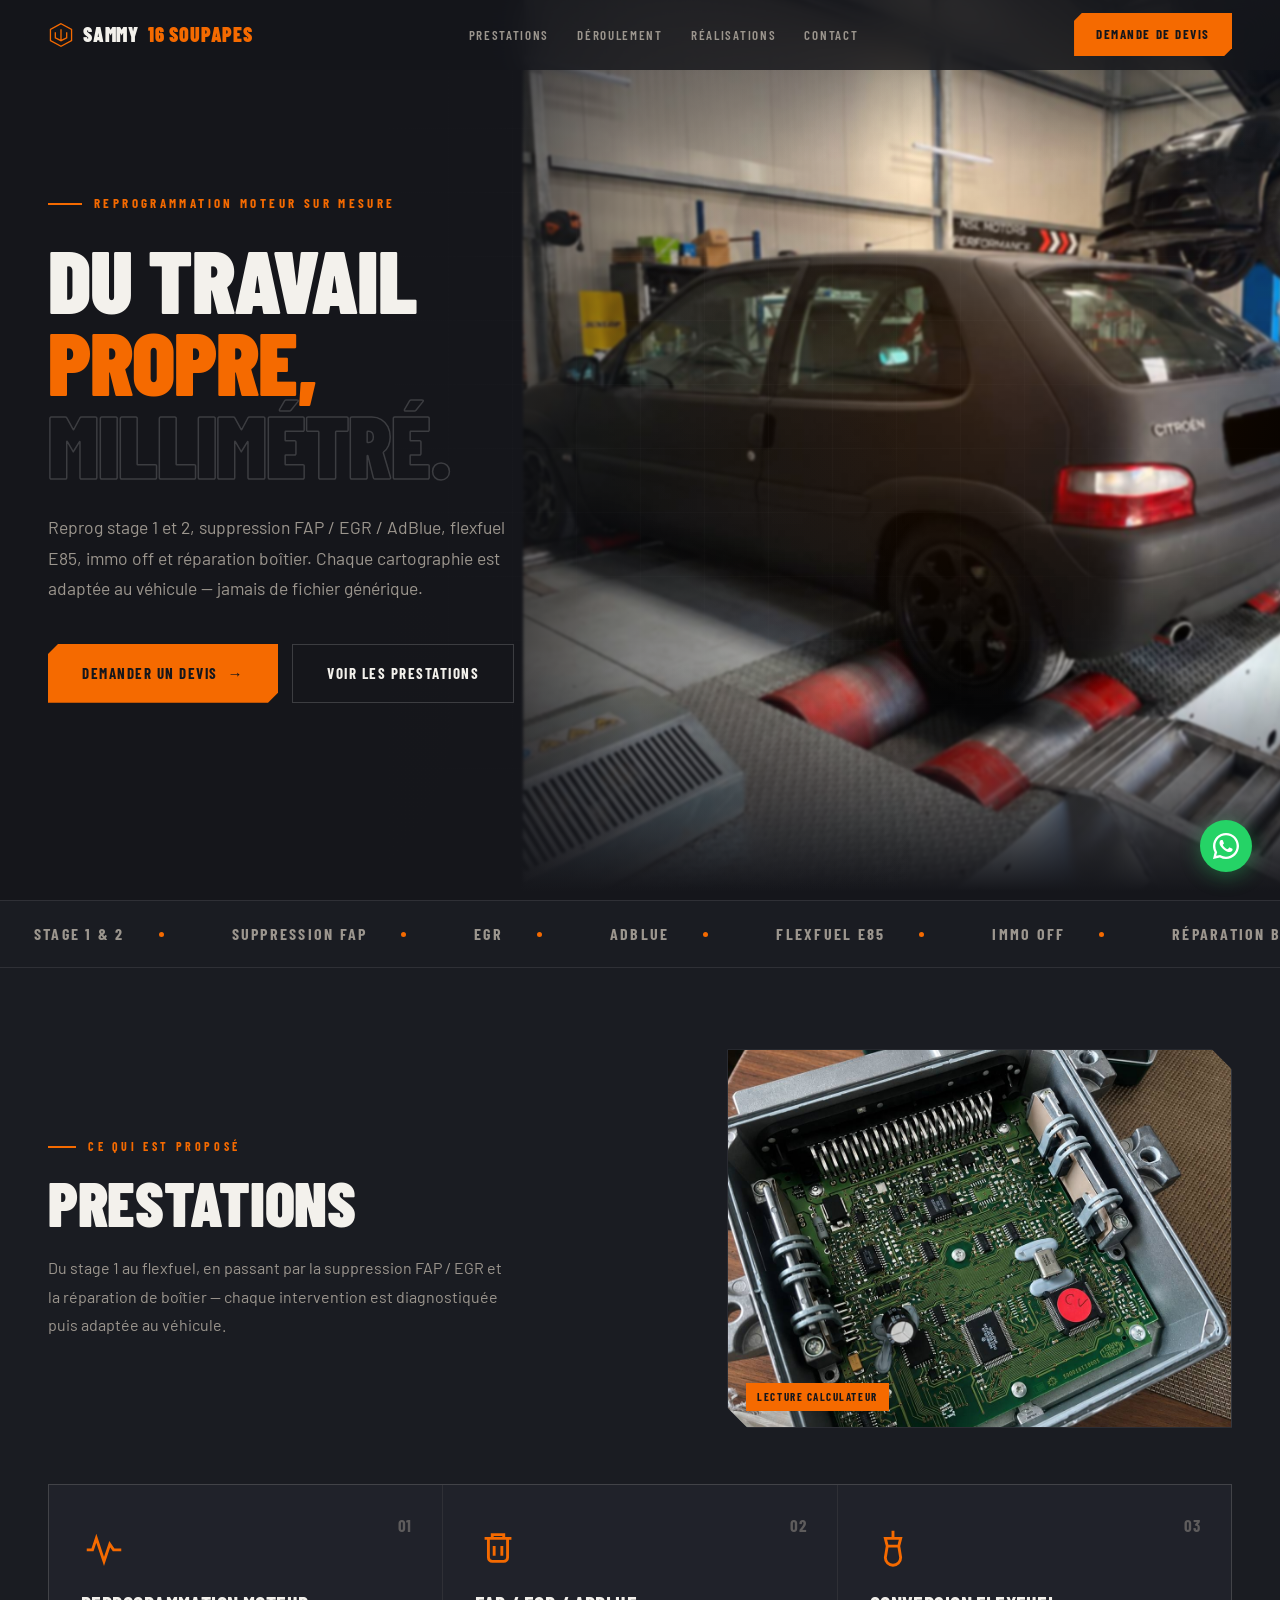
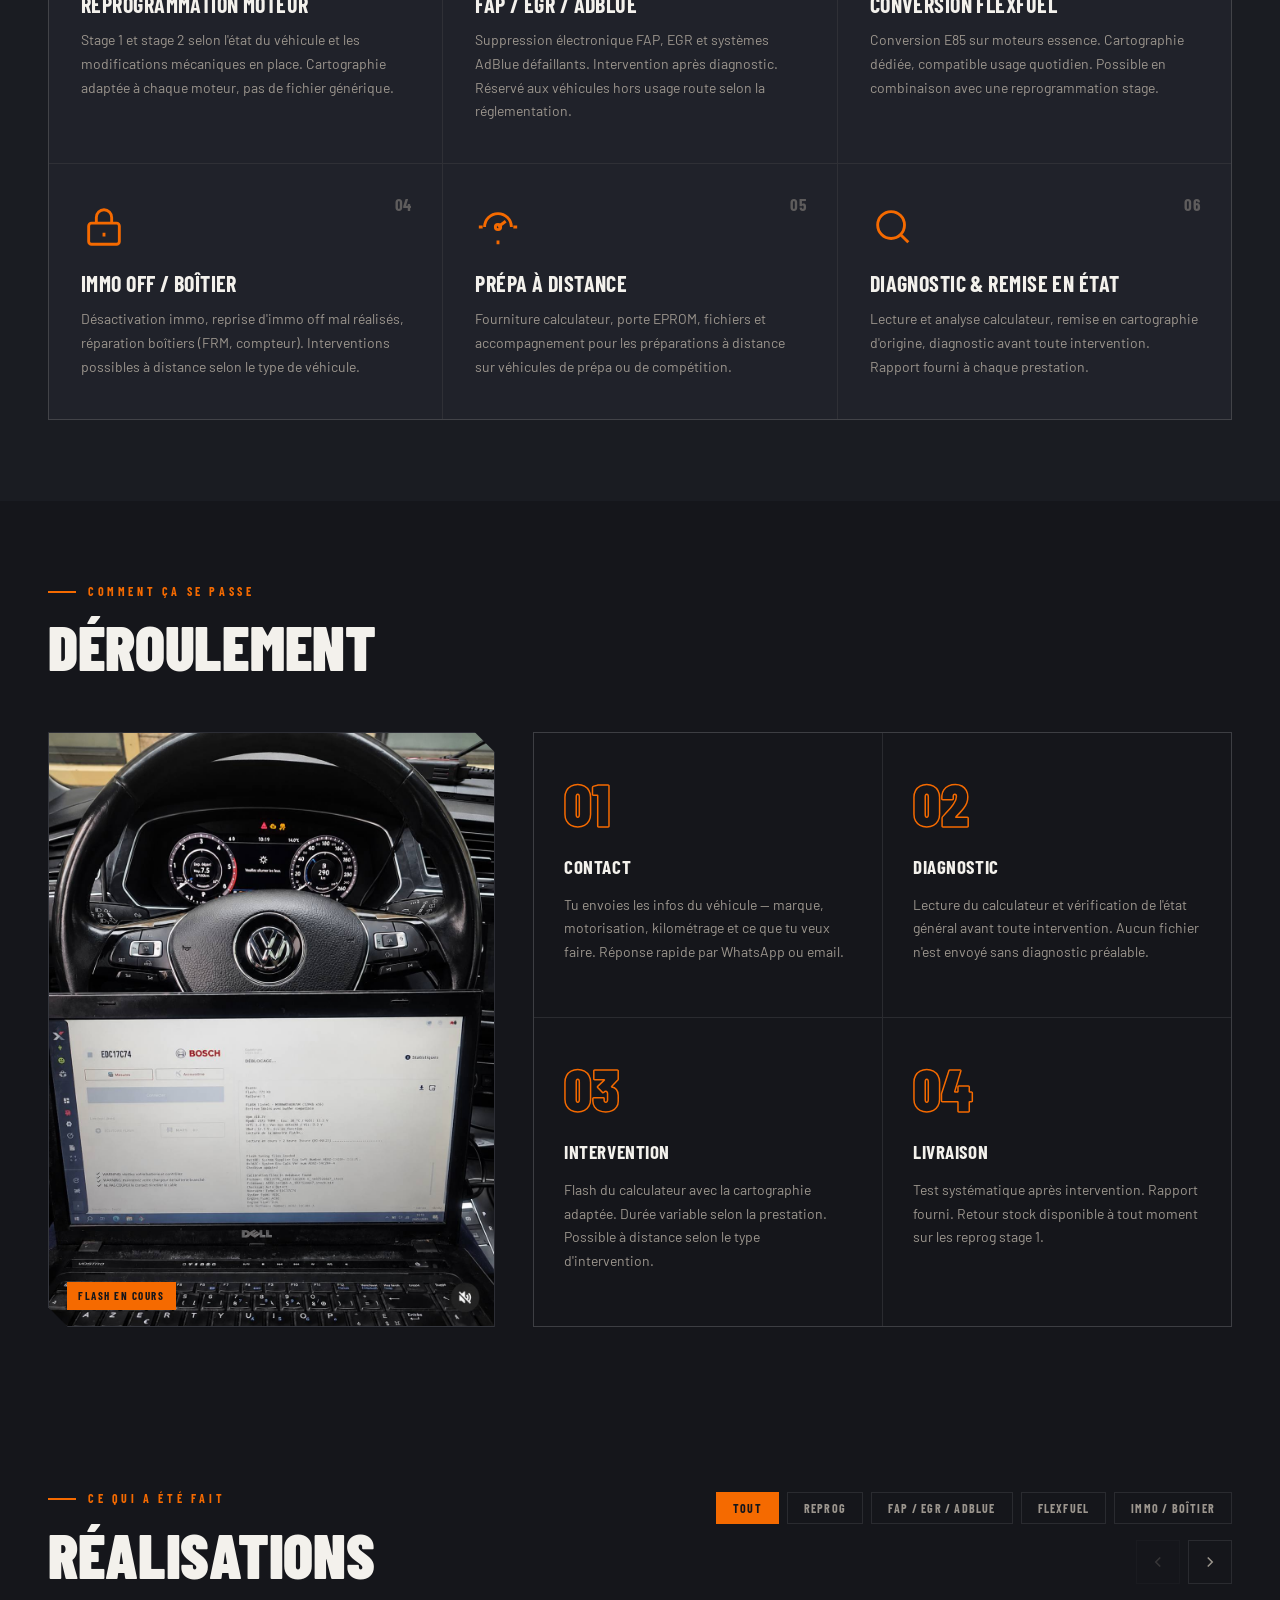
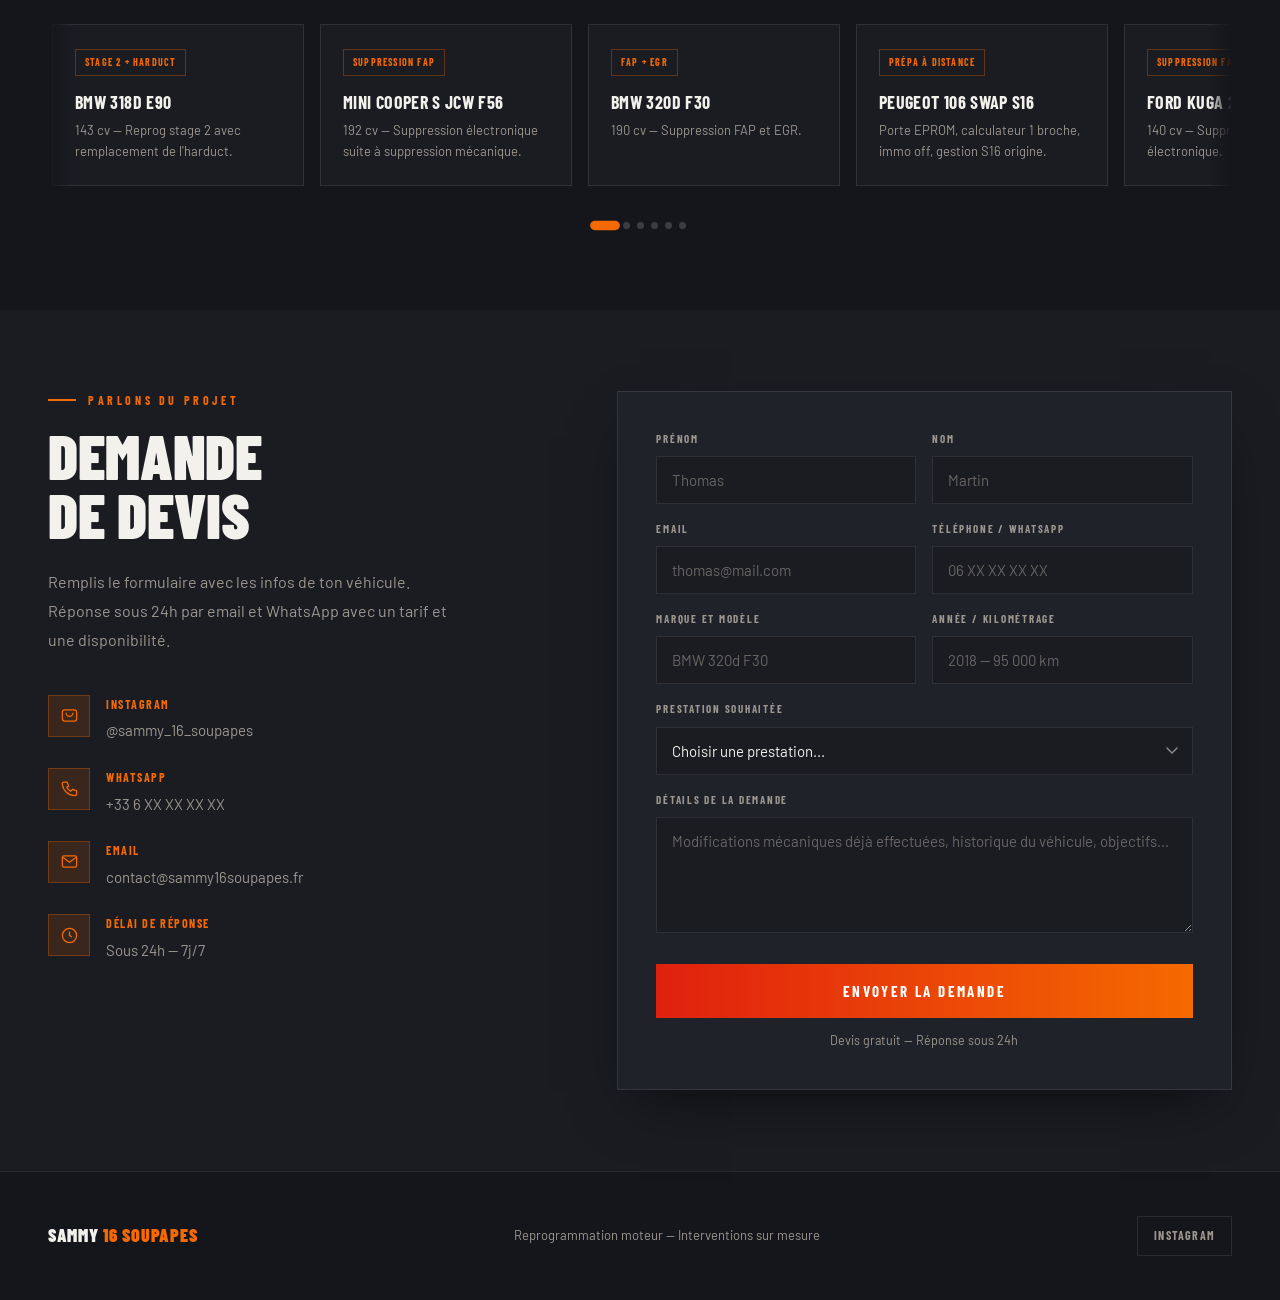
==== commit 39a8f65a: "Update index.html" ====
--- a/index.html
+++ b/index.html
@@ -7,7 +7,562 @@
 <link rel="preconnect" href="https://fonts.googleapis.com">
 <link rel="preconnect" href="https://fonts.gstatic.com" crossorigin>
 <link href="https://fonts.googleapis.com/css2?family=Barlow+Condensed:wght@400;500;600;700;800;900&family=Barlow:wght@400;500;600&display=swap" rel="stylesheet">
-<link rel="stylesheet" href="styles.css">
+<style>
+/* ============================================================
+   SAMMY 16 SOUPAPES — Reprogrammation moteur
+   Refonte : 3 directions pilotables (Carbone / Atelier / Piste)
+   ============================================================ */
+
+/* ---------- THEME TOKENS ---------- */
+:root {
+  --font-head: 'Barlow Condensed', sans-serif;
+  --font-body: 'Barlow', sans-serif;
+
+  --maxw: 1240px;
+  --radius: 0px;
+  --ease: cubic-bezier(0.22, 1, 0.36, 1);
+
+  /* default = Carbone (graphite) */
+  --bg:        #15161B;
+  --bg2:       #1A1C22;
+  --bg3:       #20222A;
+  --card:      #24262F;
+  --border:    rgba(255,255,255,0.09);
+  --border-2:  rgba(255,255,255,0.17);
+  --text:      #F3F1EC;
+  --muted:     #9C968E;
+  --accent:    #F56A00;
+  --accent-2:  #E0200E;
+  --accent-soft: rgba(245,106,0,0.14);
+  --on-accent: #15161B;
+  --grid:      rgba(255,255,255,0.03);
+  --glow:      rgba(245,106,0,0.18);
+  --shadow:    0 24px 60px -22px rgba(0,0,0,0.6);
+  --hero-tint-a: rgba(245,106,0,0.13);
+  --hero-tint-b: rgba(224,32,14,0.09);
+}
+
+[data-theme="carbone"] {
+  --bg:#15161B; --bg2:#1A1C22; --bg3:#20222A; --card:#24262F;
+  --border:rgba(255,255,255,0.09); --border-2:rgba(255,255,255,0.17);
+  --text:#F3F1EC; --muted:#9C968E;
+  --accent:#F56A00; --accent-2:#E0200E; --accent-soft:rgba(245,106,0,0.14);
+  --on-accent:#15161B; --grid:rgba(255,255,255,0.03); --glow:rgba(245,106,0,0.18);
+  --shadow:0 24px 60px -22px rgba(0,0,0,0.6);
+  --hero-tint-a:rgba(245,106,0,0.13); --hero-tint-b:rgba(224,32,14,0.09);
+}
+
+[data-theme="atelier"] {
+  --bg:#E9E9E5; --bg2:#F2F2EE; --bg3:#FFFFFF; --card:#FFFFFF;
+  --border:rgba(22,24,30,0.11); --border-2:rgba(22,24,30,0.22);
+  --text:#14161B; --muted:#666A73;
+  --accent:#E5481F; --accent-2:#16181B; --accent-soft:rgba(229,72,31,0.10);
+  --on-accent:#FFFFFF; --grid:rgba(22,24,30,0.045); --glow:rgba(229,72,31,0.14);
+  --shadow:0 24px 50px -24px rgba(22,24,30,0.28);
+  --hero-tint-a:rgba(229,72,31,0.10); --hero-tint-b:rgba(22,24,30,0.05);
+}
+
+[data-theme="piste"] {
+  --bg:#050505; --bg2:#0B0B0B; --bg3:#111111; --card:#0F0F0F;
+  --border:rgba(255,255,255,0.11); --border-2:rgba(255,255,255,0.2);
+  --text:#FFFFFF; --muted:#8E8E8E;
+  --accent:#FF2D1A; --accent-2:#FFC400; --accent-soft:rgba(255,45,26,0.15);
+  --on-accent:#050505; --grid:rgba(255,255,255,0.035); --glow:rgba(255,45,26,0.22);
+  --shadow:0 24px 60px -18px rgba(0,0,0,0.85);
+  --hero-tint-a:rgba(255,45,26,0.16); --hero-tint-b:rgba(255,196,0,0.07);
+}
+
+/* ---------- RESET ---------- */
+*, *::before, *::after { box-sizing: border-box; margin: 0; padding: 0; }
+html { scroll-behavior: smooth; }
+body {
+  background: var(--bg);
+  color: var(--text);
+  font-family: var(--font-body);
+  font-size: 16px;
+  line-height: 1.65;
+  overflow-x: hidden;
+  -webkit-font-smoothing: antialiased;
+  transition: background 0.5s var(--ease), color 0.5s var(--ease);
+}
+img { display: block; max-width: 100%; }
+::selection { background: var(--accent); color: var(--on-accent); }
+
+.wrap { max-width: var(--maxw); margin: 0 auto; width: 100%; }
+
+/* ---------- NAV ---------- */
+nav {
+  position: fixed; top: 0; left: 0; right: 0; z-index: 200;
+  display: flex; align-items: center; justify-content: space-between;
+  padding: 0 clamp(20px, 4vw, 48px); height: 70px;
+  background: color-mix(in srgb, var(--bg) 80%, transparent);
+  backdrop-filter: blur(16px) saturate(140%);
+  border-bottom: 1px solid transparent;
+  transition: border-color 0.3s var(--ease), height 0.3s var(--ease), background 0.4s var(--ease);
+}
+nav.scrolled { border-bottom-color: var(--border); height: 60px; }
+.nav-logo {
+  font-family: var(--font-head); font-size: 20px; font-weight: 900;
+  letter-spacing: 0.04em; color: var(--text); text-decoration: none;
+  text-transform: uppercase; display: flex; align-items: center; gap: 9px;
+  white-space: nowrap; flex-shrink: 0;
+}
+.nav-logo .mark {
+  width: 26px; height: 26px; flex-shrink: 0;
+  display: inline-flex; align-items: center; justify-content: center;
+}
+.nav-logo .mark svg { width: 100%; height: 100%; }
+.nav-logo span { color: var(--accent); }
+.nav-links { display: flex; gap: clamp(16px, 2.2vw, 34px); list-style: none; }
+.nav-links a {
+  font-family: var(--font-head); font-size: 13px; font-weight: 600;
+  letter-spacing: 0.13em; text-transform: uppercase; color: var(--muted);
+  text-decoration: none; transition: color 0.2s; position: relative; padding: 4px 0;
+}
+.nav-links a::after {
+  content: ''; position: absolute; left: 0; bottom: -2px; height: 2px; width: 0;
+  background: var(--accent); transition: width 0.28s var(--ease);
+}
+.nav-links a:hover { color: var(--text); }
+.nav-links a:hover::after { width: 100%; }
+.nav-cta {
+  font-family: var(--font-head); font-size: 13px; font-weight: 700;
+  letter-spacing: 0.12em; text-transform: uppercase; color: var(--on-accent);
+  background: var(--accent); border: none; padding: 11px 22px; cursor: pointer;
+  text-decoration: none; transition: transform 0.15s var(--ease), box-shadow 0.25s var(--ease);
+  clip-path: polygon(8px 0, 100% 0, 100% calc(100% - 8px), calc(100% - 8px) 100%, 0 100%, 0 8px);
+}
+.nav-cta:hover { transform: translateY(-2px); box-shadow: 0 10px 24px -8px var(--glow); }
+.nav-burger { display: none; background: none; border: none; cursor: pointer; padding: 8px; }
+.nav-burger span { display: block; width: 24px; height: 2px; background: var(--text); margin: 5px 0; transition: 0.3s var(--ease); }
+
+/* ---------- SECTION SHELL ---------- */
+section { padding: clamp(72px, 9vh, 120px) clamp(20px, 4vw, 48px); position: relative; }
+.section-label {
+  font-family: var(--font-head); font-size: 12px; font-weight: 700;
+  letter-spacing: 0.3em; text-transform: uppercase; color: var(--accent);
+  margin-bottom: 16px; display: flex; align-items: center; gap: 12px;
+}
+.section-label::before { content: ''; display: block; width: 28px; height: 2px; background: var(--accent); }
+.section-title {
+  font-family: var(--font-head); font-size: clamp(36px, 5.2vw, 62px);
+  font-weight: 900; text-transform: uppercase; line-height: 0.95;
+  margin-bottom: 56px; max-width: 640px; letter-spacing: -0.005em;
+}
+.section-title .thin { color: var(--muted); }
+
+/* ---------- HERO ---------- */
+#hero {
+  min-height: 100vh; display: flex; align-items: center;
+  padding: 120px clamp(20px, 4vw, 48px) 80px; position: relative; overflow: hidden;
+}
+.hero-bg { position: absolute; inset: 0; pointer-events: none; z-index: 0; }
+.hero-bg .glow-a, .hero-bg .glow-b { position: absolute; inset: 0; transition: background 0.6s var(--ease); }
+.hero-bg .glow-a {
+  background: radial-gradient(ellipse 50% 55% at 78% 42%, var(--hero-tint-a) 0%, transparent 65%);
+  animation: drift1 18s ease-in-out infinite alternate;
+}
+.hero-bg .glow-b {
+  background: radial-gradient(ellipse 40% 50% at 12% 78%, var(--hero-tint-b) 0%, transparent 60%);
+  animation: drift2 22s ease-in-out infinite alternate;
+}
+.hero-bg .grid-lines {
+  position: absolute; inset: 0;
+  background-image:
+    linear-gradient(var(--grid) 1px, transparent 1px),
+    linear-gradient(90deg, var(--grid) 1px, transparent 1px);
+  background-size: 64px 64px;
+  mask-image: radial-gradient(ellipse 80% 80% at 50% 40%, #000 0%, transparent 80%);
+  -webkit-mask-image: radial-gradient(ellipse 80% 80% at 50% 40%, #000 0%, transparent 80%);
+}
+@keyframes drift1 { from { transform: translate(0,0); } to { transform: translate(-30px,20px); } }
+@keyframes drift2 { from { transform: translate(0,0); } to { transform: translate(24px,-18px); } }
+
+.hero-grid {
+  position: relative; z-index: 2; max-width: var(--maxw); margin: 0 auto; width: 100%;
+  display: block;
+}
+.hero-copy { max-width: 560px; }
+.hero-eyebrow {
+  font-family: var(--font-head); font-size: 13px; font-weight: 700;
+  letter-spacing: 0.26em; text-transform: uppercase; color: var(--accent);
+  margin-bottom: 22px; display: flex; align-items: center; gap: 12px;
+}
+.hero-eyebrow::before { content: ''; display: block; width: 34px; height: 2px; background: var(--accent); }
+.hero-title {
+  font-family: var(--font-head); font-size: clamp(48px, 7vw, 96px);
+  font-weight: 900; line-height: 0.92; letter-spacing: -0.015em;
+  text-transform: uppercase; margin-bottom: 28px;
+}
+.hero-title .accent { color: var(--accent); }
+.hero-title .stroke {
+  -webkit-text-stroke: 1.5px var(--border-2); color: transparent;
+}
+.hero-sub {
+  font-size: 17.5px; color: var(--muted); max-width: 480px;
+  margin-bottom: 40px; line-height: 1.75;
+}
+.hero-actions { display: flex; gap: 14px; flex-wrap: wrap; margin-bottom: 44px; }
+.hero-stats { display: flex; gap: clamp(24px, 4vw, 48px); flex-wrap: wrap; }
+.hero-stat .num {
+  font-family: var(--font-head); font-size: clamp(30px, 3.4vw, 42px); font-weight: 900;
+  line-height: 1; color: var(--text); letter-spacing: -0.01em;
+}
+.hero-stat .num small { font-size: 0.55em; color: var(--accent); margin-left: 2px; }
+.hero-stat .lbl {
+  font-family: var(--font-head); font-size: 12px; font-weight: 600;
+  letter-spacing: 0.14em; text-transform: uppercase; color: var(--muted); margin-top: 6px;
+}
+
+/* ---------- HERO PHOTO (split : photo nette à droite) ---------- */
+.hero-photo-bg {
+  position: absolute; top: 0; right: 0; bottom: 0; width: 58%;
+  background: url('[data-uri]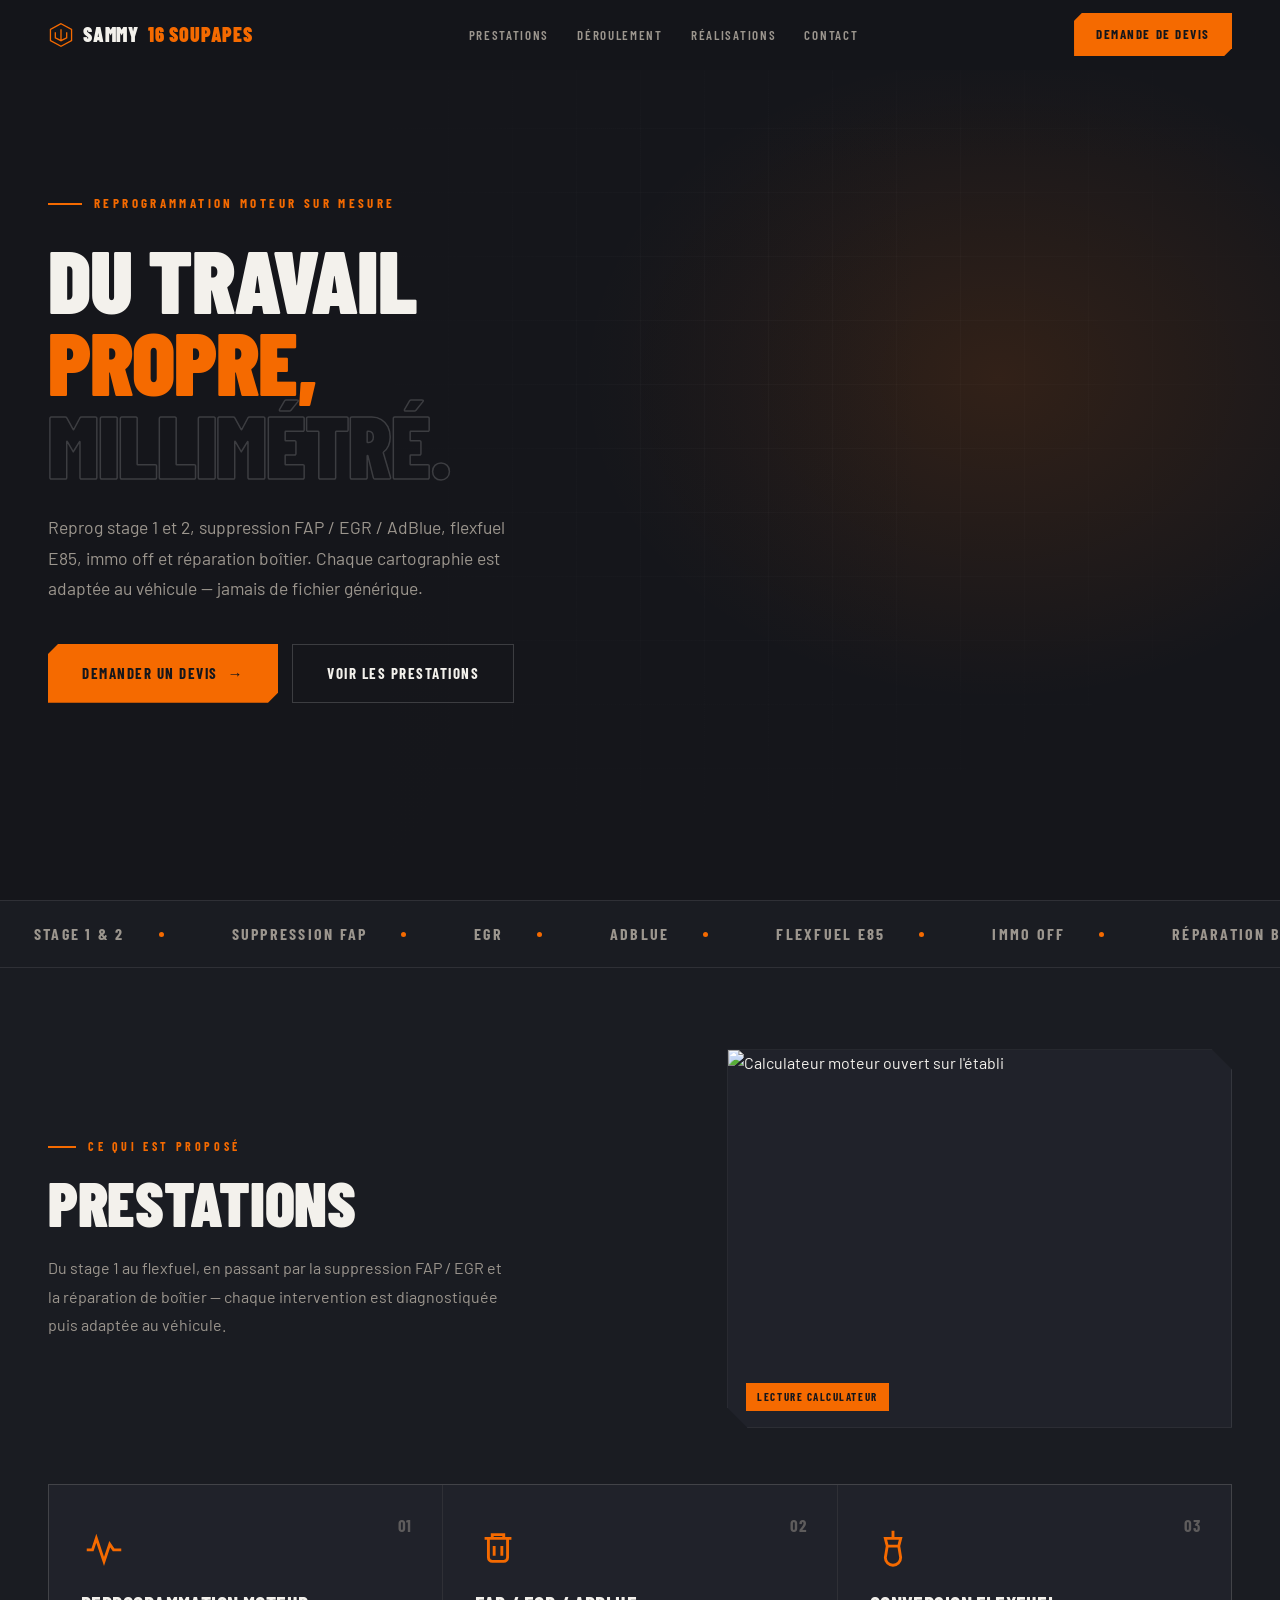
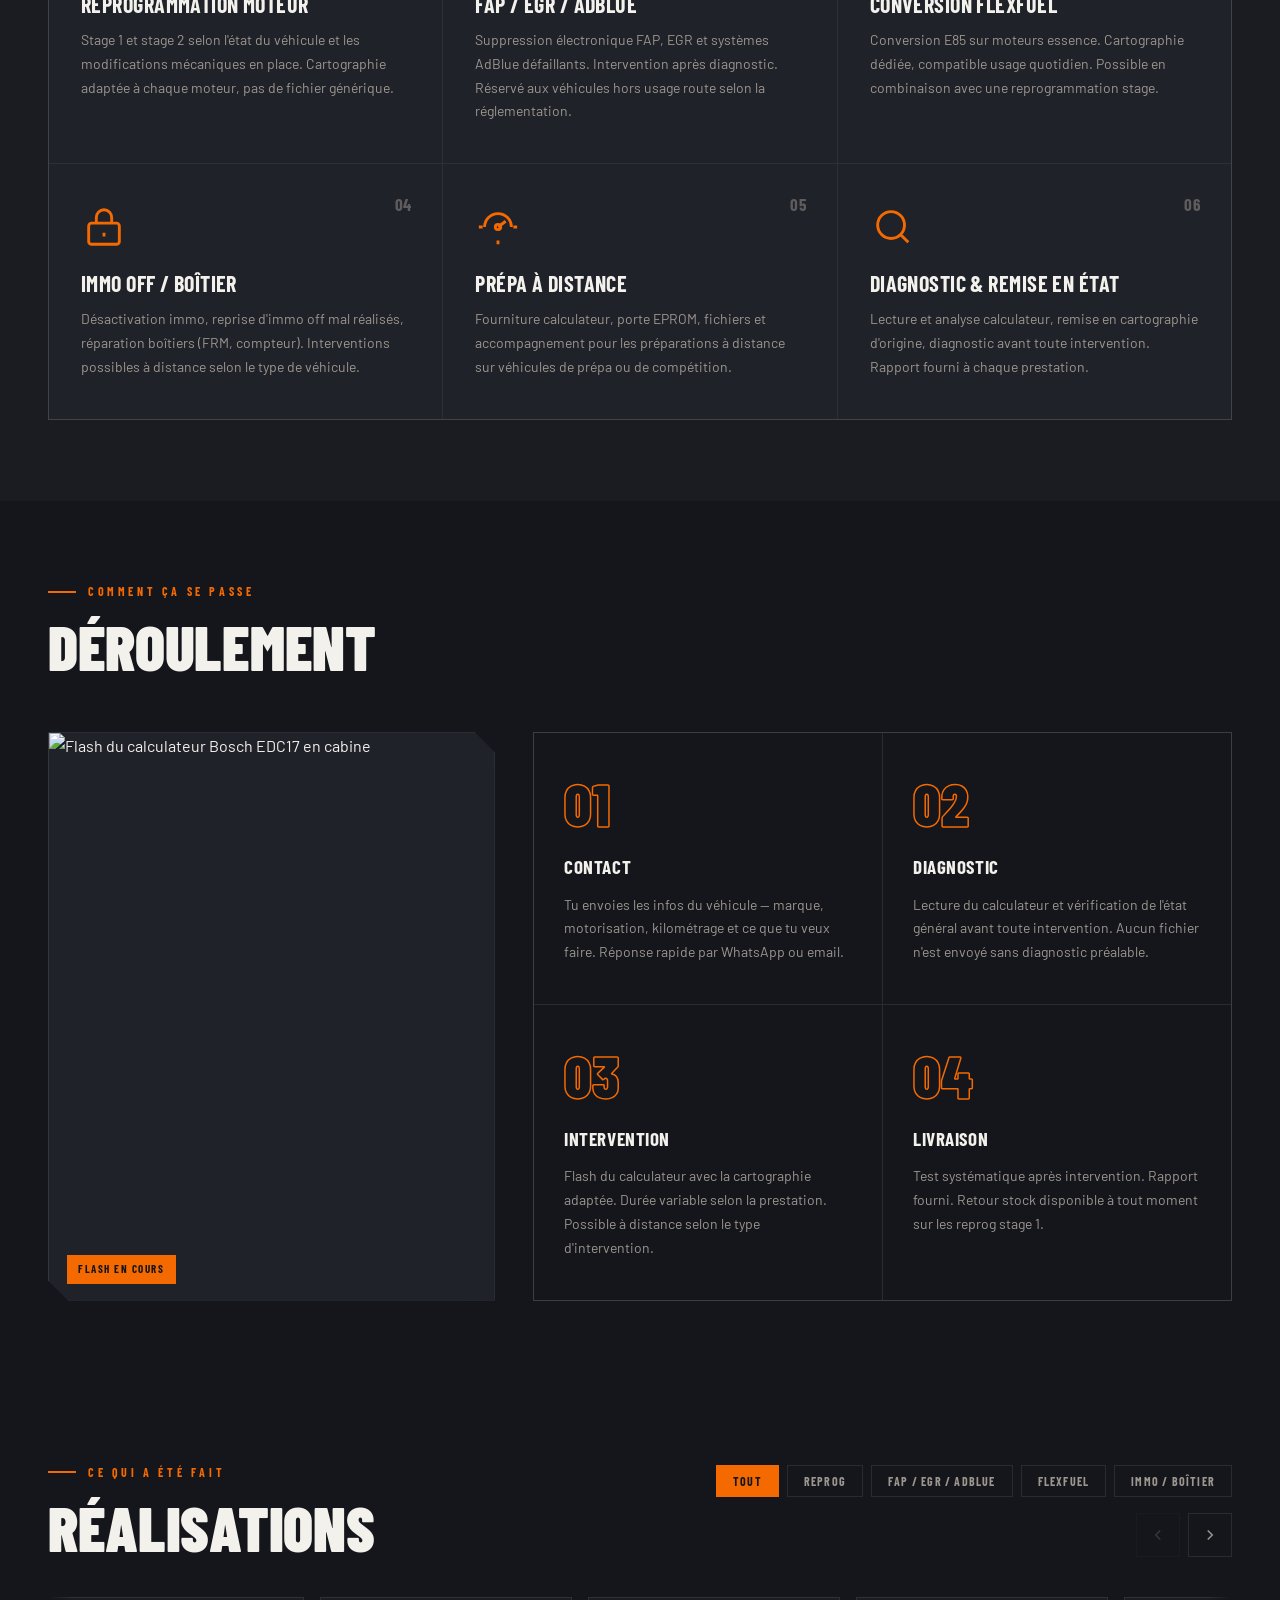
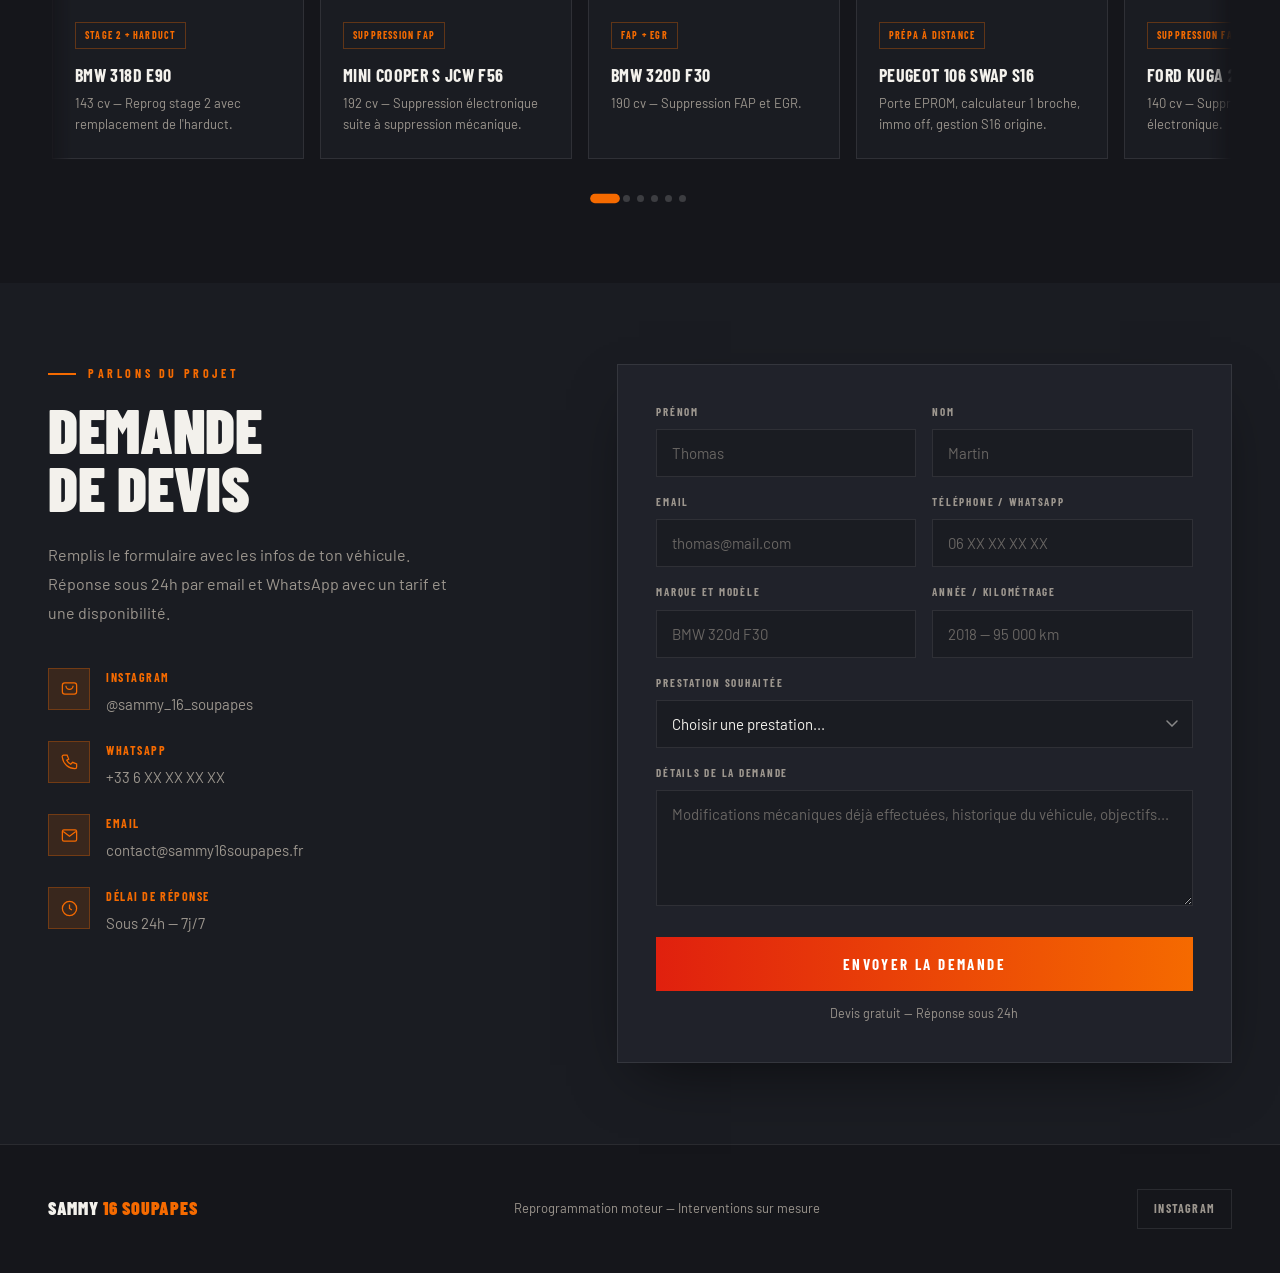
==== commit d32d4320: "Rename index (3).html to index.html" ====
--- a/index.html
+++ b/index.html
@@ -7,562 +7,7 @@
 <link rel="preconnect" href="https://fonts.googleapis.com">
 <link rel="preconnect" href="https://fonts.gstatic.com" crossorigin>
 <link href="https://fonts.googleapis.com/css2?family=Barlow+Condensed:wght@400;500;600;700;800;900&family=Barlow:wght@400;500;600&display=swap" rel="stylesheet">
-<style>
-/* ============================================================
-   SAMMY 16 SOUPAPES — Reprogrammation moteur
-   Refonte : 3 directions pilotables (Carbone / Atelier / Piste)
-   ============================================================ */
-
-/* ---------- THEME TOKENS ---------- */
-:root {
-  --font-head: 'Barlow Condensed', sans-serif;
-  --font-body: 'Barlow', sans-serif;
-
-  --maxw: 1240px;
-  --radius: 0px;
-  --ease: cubic-bezier(0.22, 1, 0.36, 1);
-
-  /* default = Carbone (graphite) */
-  --bg:        #15161B;
-  --bg2:       #1A1C22;
-  --bg3:       #20222A;
-  --card:      #24262F;
-  --border:    rgba(255,255,255,0.09);
-  --border-2:  rgba(255,255,255,0.17);
-  --text:      #F3F1EC;
-  --muted:     #9C968E;
-  --accent:    #F56A00;
-  --accent-2:  #E0200E;
-  --accent-soft: rgba(245,106,0,0.14);
-  --on-accent: #15161B;
-  --grid:      rgba(255,255,255,0.03);
-  --glow:      rgba(245,106,0,0.18);
-  --shadow:    0 24px 60px -22px rgba(0,0,0,0.6);
-  --hero-tint-a: rgba(245,106,0,0.13);
-  --hero-tint-b: rgba(224,32,14,0.09);
-}
-
-[data-theme="carbone"] {
-  --bg:#15161B; --bg2:#1A1C22; --bg3:#20222A; --card:#24262F;
-  --border:rgba(255,255,255,0.09); --border-2:rgba(255,255,255,0.17);
-  --text:#F3F1EC; --muted:#9C968E;
-  --accent:#F56A00; --accent-2:#E0200E; --accent-soft:rgba(245,106,0,0.14);
-  --on-accent:#15161B; --grid:rgba(255,255,255,0.03); --glow:rgba(245,106,0,0.18);
-  --shadow:0 24px 60px -22px rgba(0,0,0,0.6);
-  --hero-tint-a:rgba(245,106,0,0.13); --hero-tint-b:rgba(224,32,14,0.09);
-}
-
-[data-theme="atelier"] {
-  --bg:#E9E9E5; --bg2:#F2F2EE; --bg3:#FFFFFF; --card:#FFFFFF;
-  --border:rgba(22,24,30,0.11); --border-2:rgba(22,24,30,0.22);
-  --text:#14161B; --muted:#666A73;
-  --accent:#E5481F; --accent-2:#16181B; --accent-soft:rgba(229,72,31,0.10);
-  --on-accent:#FFFFFF; --grid:rgba(22,24,30,0.045); --glow:rgba(229,72,31,0.14);
-  --shadow:0 24px 50px -24px rgba(22,24,30,0.28);
-  --hero-tint-a:rgba(229,72,31,0.10); --hero-tint-b:rgba(22,24,30,0.05);
-}
-
-[data-theme="piste"] {
-  --bg:#050505; --bg2:#0B0B0B; --bg3:#111111; --card:#0F0F0F;
-  --border:rgba(255,255,255,0.11); --border-2:rgba(255,255,255,0.2);
-  --text:#FFFFFF; --muted:#8E8E8E;
-  --accent:#FF2D1A; --accent-2:#FFC400; --accent-soft:rgba(255,45,26,0.15);
-  --on-accent:#050505; --grid:rgba(255,255,255,0.035); --glow:rgba(255,45,26,0.22);
-  --shadow:0 24px 60px -18px rgba(0,0,0,0.85);
-  --hero-tint-a:rgba(255,45,26,0.16); --hero-tint-b:rgba(255,196,0,0.07);
-}
-
-/* ---------- RESET ---------- */
-*, *::before, *::after { box-sizing: border-box; margin: 0; padding: 0; }
-html { scroll-behavior: smooth; }
-body {
-  background: var(--bg);
-  color: var(--text);
-  font-family: var(--font-body);
-  font-size: 16px;
-  line-height: 1.65;
-  overflow-x: hidden;
-  -webkit-font-smoothing: antialiased;
-  transition: background 0.5s var(--ease), color 0.5s var(--ease);
-}
-img { display: block; max-width: 100%; }
-::selection { background: var(--accent); color: var(--on-accent); }
-
-.wrap { max-width: var(--maxw); margin: 0 auto; width: 100%; }
-
-/* ---------- NAV ---------- */
-nav {
-  position: fixed; top: 0; left: 0; right: 0; z-index: 200;
-  display: flex; align-items: center; justify-content: space-between;
-  padding: 0 clamp(20px, 4vw, 48px); height: 70px;
-  background: color-mix(in srgb, var(--bg) 80%, transparent);
-  backdrop-filter: blur(16px) saturate(140%);
-  border-bottom: 1px solid transparent;
-  transition: border-color 0.3s var(--ease), height 0.3s var(--ease), background 0.4s var(--ease);
-}
-nav.scrolled { border-bottom-color: var(--border); height: 60px; }
-.nav-logo {
-  font-family: var(--font-head); font-size: 20px; font-weight: 900;
-  letter-spacing: 0.04em; color: var(--text); text-decoration: none;
-  text-transform: uppercase; display: flex; align-items: center; gap: 9px;
-  white-space: nowrap; flex-shrink: 0;
-}
-.nav-logo .mark {
-  width: 26px; height: 26px; flex-shrink: 0;
-  display: inline-flex; align-items: center; justify-content: center;
-}
-.nav-logo .mark svg { width: 100%; height: 100%; }
-.nav-logo span { color: var(--accent); }
-.nav-links { display: flex; gap: clamp(16px, 2.2vw, 34px); list-style: none; }
-.nav-links a {
-  font-family: var(--font-head); font-size: 13px; font-weight: 600;
-  letter-spacing: 0.13em; text-transform: uppercase; color: var(--muted);
-  text-decoration: none; transition: color 0.2s; position: relative; padding: 4px 0;
-}
-.nav-links a::after {
-  content: ''; position: absolute; left: 0; bottom: -2px; height: 2px; width: 0;
-  background: var(--accent); transition: width 0.28s var(--ease);
-}
-.nav-links a:hover { color: var(--text); }
-.nav-links a:hover::after { width: 100%; }
-.nav-cta {
-  font-family: var(--font-head); font-size: 13px; font-weight: 700;
-  letter-spacing: 0.12em; text-transform: uppercase; color: var(--on-accent);
-  background: var(--accent); border: none; padding: 11px 22px; cursor: pointer;
-  text-decoration: none; transition: transform 0.15s var(--ease), box-shadow 0.25s var(--ease);
-  clip-path: polygon(8px 0, 100% 0, 100% calc(100% - 8px), calc(100% - 8px) 100%, 0 100%, 0 8px);
-}
-.nav-cta:hover { transform: translateY(-2px); box-shadow: 0 10px 24px -8px var(--glow); }
-.nav-burger { display: none; background: none; border: none; cursor: pointer; padding: 8px; }
-.nav-burger span { display: block; width: 24px; height: 2px; background: var(--text); margin: 5px 0; transition: 0.3s var(--ease); }
-
-/* ---------- SECTION SHELL ---------- */
-section { padding: clamp(72px, 9vh, 120px) clamp(20px, 4vw, 48px); position: relative; }
-.section-label {
-  font-family: var(--font-head); font-size: 12px; font-weight: 700;
-  letter-spacing: 0.3em; text-transform: uppercase; color: var(--accent);
-  margin-bottom: 16px; display: flex; align-items: center; gap: 12px;
-}
-.section-label::before { content: ''; display: block; width: 28px; height: 2px; background: var(--accent); }
-.section-title {
-  font-family: var(--font-head); font-size: clamp(36px, 5.2vw, 62px);
-  font-weight: 900; text-transform: uppercase; line-height: 0.95;
-  margin-bottom: 56px; max-width: 640px; letter-spacing: -0.005em;
-}
-.section-title .thin { color: var(--muted); }
-
-/* ---------- HERO ---------- */
-#hero {
-  min-height: 100vh; display: flex; align-items: center;
-  padding: 120px clamp(20px, 4vw, 48px) 80px; position: relative; overflow: hidden;
-}
-.hero-bg { position: absolute; inset: 0; pointer-events: none; z-index: 0; }
-.hero-bg .glow-a, .hero-bg .glow-b { position: absolute; inset: 0; transition: background 0.6s var(--ease); }
-.hero-bg .glow-a {
-  background: radial-gradient(ellipse 50% 55% at 78% 42%, var(--hero-tint-a) 0%, transparent 65%);
-  animation: drift1 18s ease-in-out infinite alternate;
-}
-.hero-bg .glow-b {
-  background: radial-gradient(ellipse 40% 50% at 12% 78%, var(--hero-tint-b) 0%, transparent 60%);
-  animation: drift2 22s ease-in-out infinite alternate;
-}
-.hero-bg .grid-lines {
-  position: absolute; inset: 0;
-  background-image:
-    linear-gradient(var(--grid) 1px, transparent 1px),
-    linear-gradient(90deg, var(--grid) 1px, transparent 1px);
-  background-size: 64px 64px;
-  mask-image: radial-gradient(ellipse 80% 80% at 50% 40%, #000 0%, transparent 80%);
-  -webkit-mask-image: radial-gradient(ellipse 80% 80% at 50% 40%, #000 0%, transparent 80%);
-}
-@keyframes drift1 { from { transform: translate(0,0); } to { transform: translate(-30px,20px); } }
-@keyframes drift2 { from { transform: translate(0,0); } to { transform: translate(24px,-18px); } }
-
-.hero-grid {
-  position: relative; z-index: 2; max-width: var(--maxw); margin: 0 auto; width: 100%;
-  display: block;
-}
-.hero-copy { max-width: 560px; }
-.hero-eyebrow {
-  font-family: var(--font-head); font-size: 13px; font-weight: 700;
-  letter-spacing: 0.26em; text-transform: uppercase; color: var(--accent);
-  margin-bottom: 22px; display: flex; align-items: center; gap: 12px;
-}
-.hero-eyebrow::before { content: ''; display: block; width: 34px; height: 2px; background: var(--accent); }
-.hero-title {
-  font-family: var(--font-head); font-size: clamp(48px, 7vw, 96px);
-  font-weight: 900; line-height: 0.92; letter-spacing: -0.015em;
-  text-transform: uppercase; margin-bottom: 28px;
-}
-.hero-title .accent { color: var(--accent); }
-.hero-title .stroke {
-  -webkit-text-stroke: 1.5px var(--border-2); color: transparent;
-}
-.hero-sub {
-  font-size: 17.5px; color: var(--muted); max-width: 480px;
-  margin-bottom: 40px; line-height: 1.75;
-}
-.hero-actions { display: flex; gap: 14px; flex-wrap: wrap; margin-bottom: 44px; }
-.hero-stats { display: flex; gap: clamp(24px, 4vw, 48px); flex-wrap: wrap; }
-.hero-stat .num {
-  font-family: var(--font-head); font-size: clamp(30px, 3.4vw, 42px); font-weight: 900;
-  line-height: 1; color: var(--text); letter-spacing: -0.01em;
-}
-.hero-stat .num small { font-size: 0.55em; color: var(--accent); margin-left: 2px; }
-.hero-stat .lbl {
-  font-family: var(--font-head); font-size: 12px; font-weight: 600;
-  letter-spacing: 0.14em; text-transform: uppercase; color: var(--muted); margin-top: 6px;
-}
-
-/* ---------- HERO PHOTO (split : photo nette à droite) ---------- */
-.hero-photo-bg {
-  position: absolute; top: 0; right: 0; bottom: 0; width: 58%;
-  background: url('[data-uri]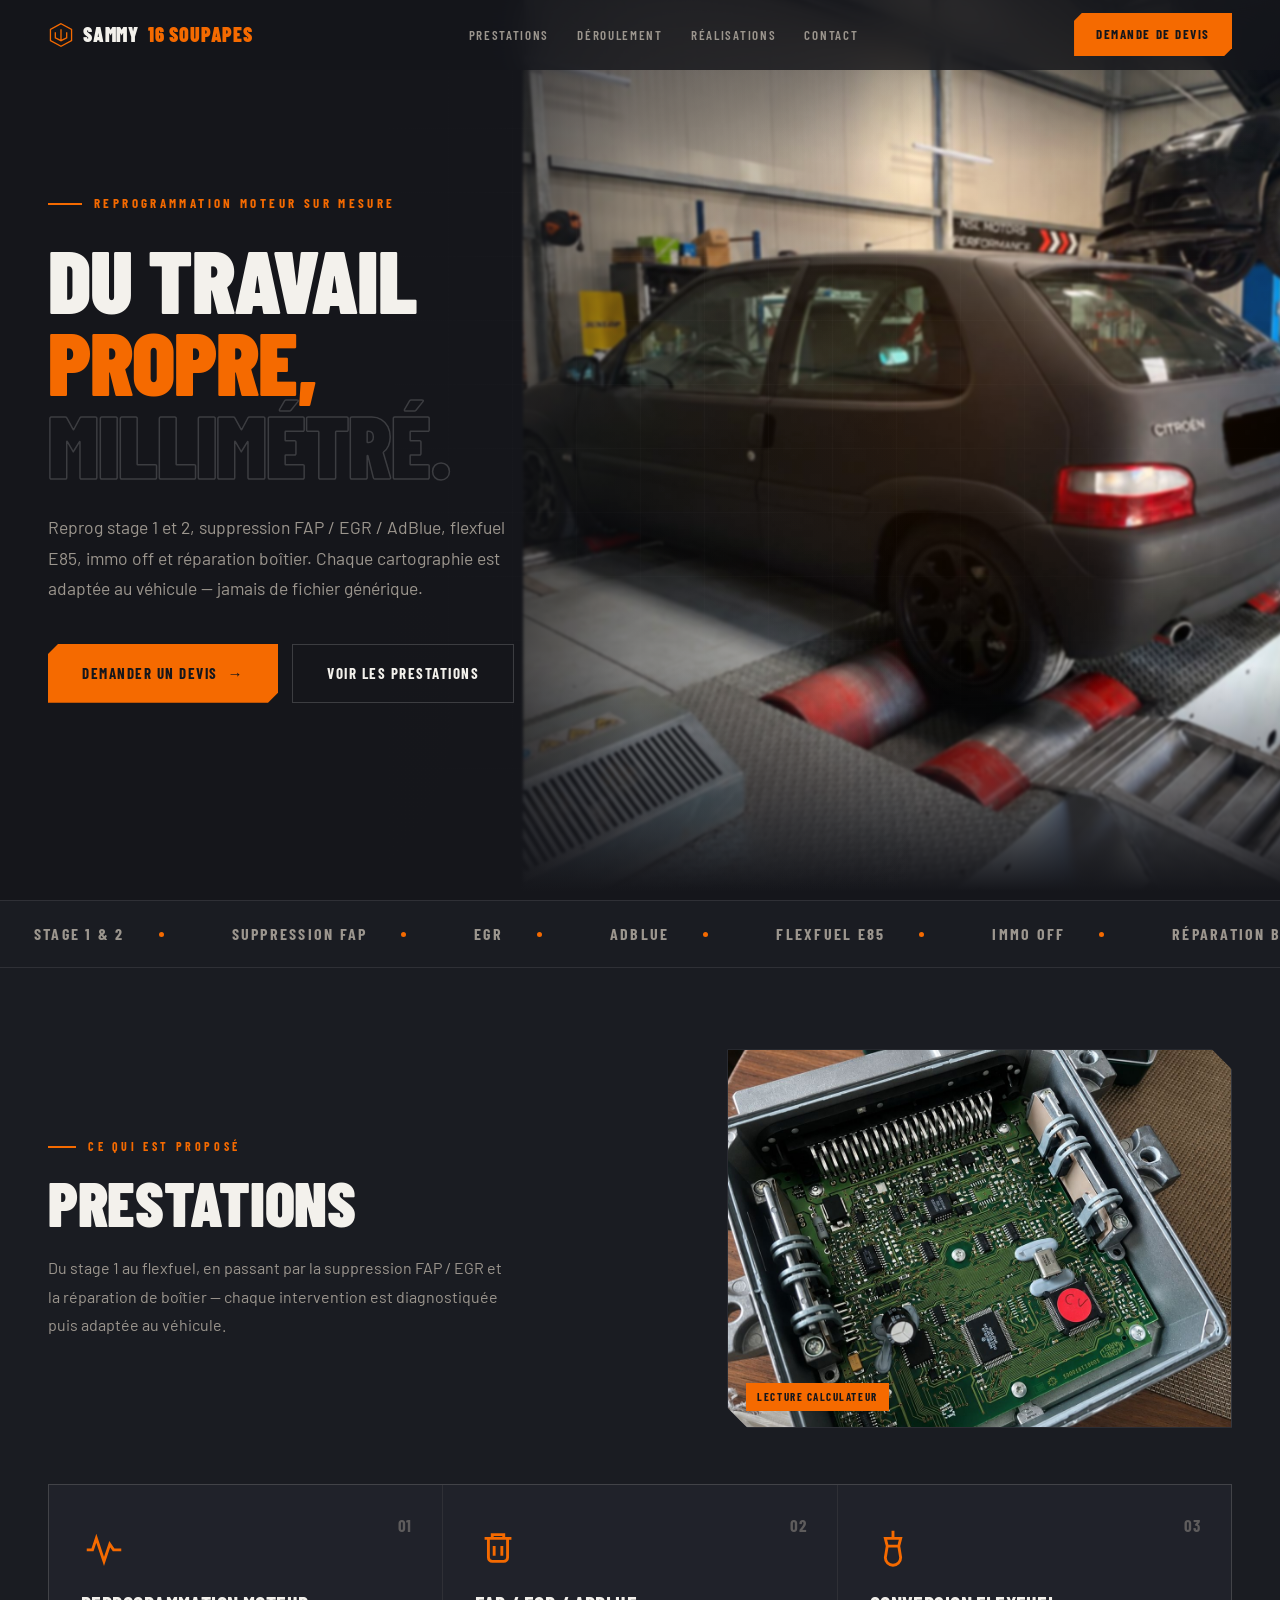
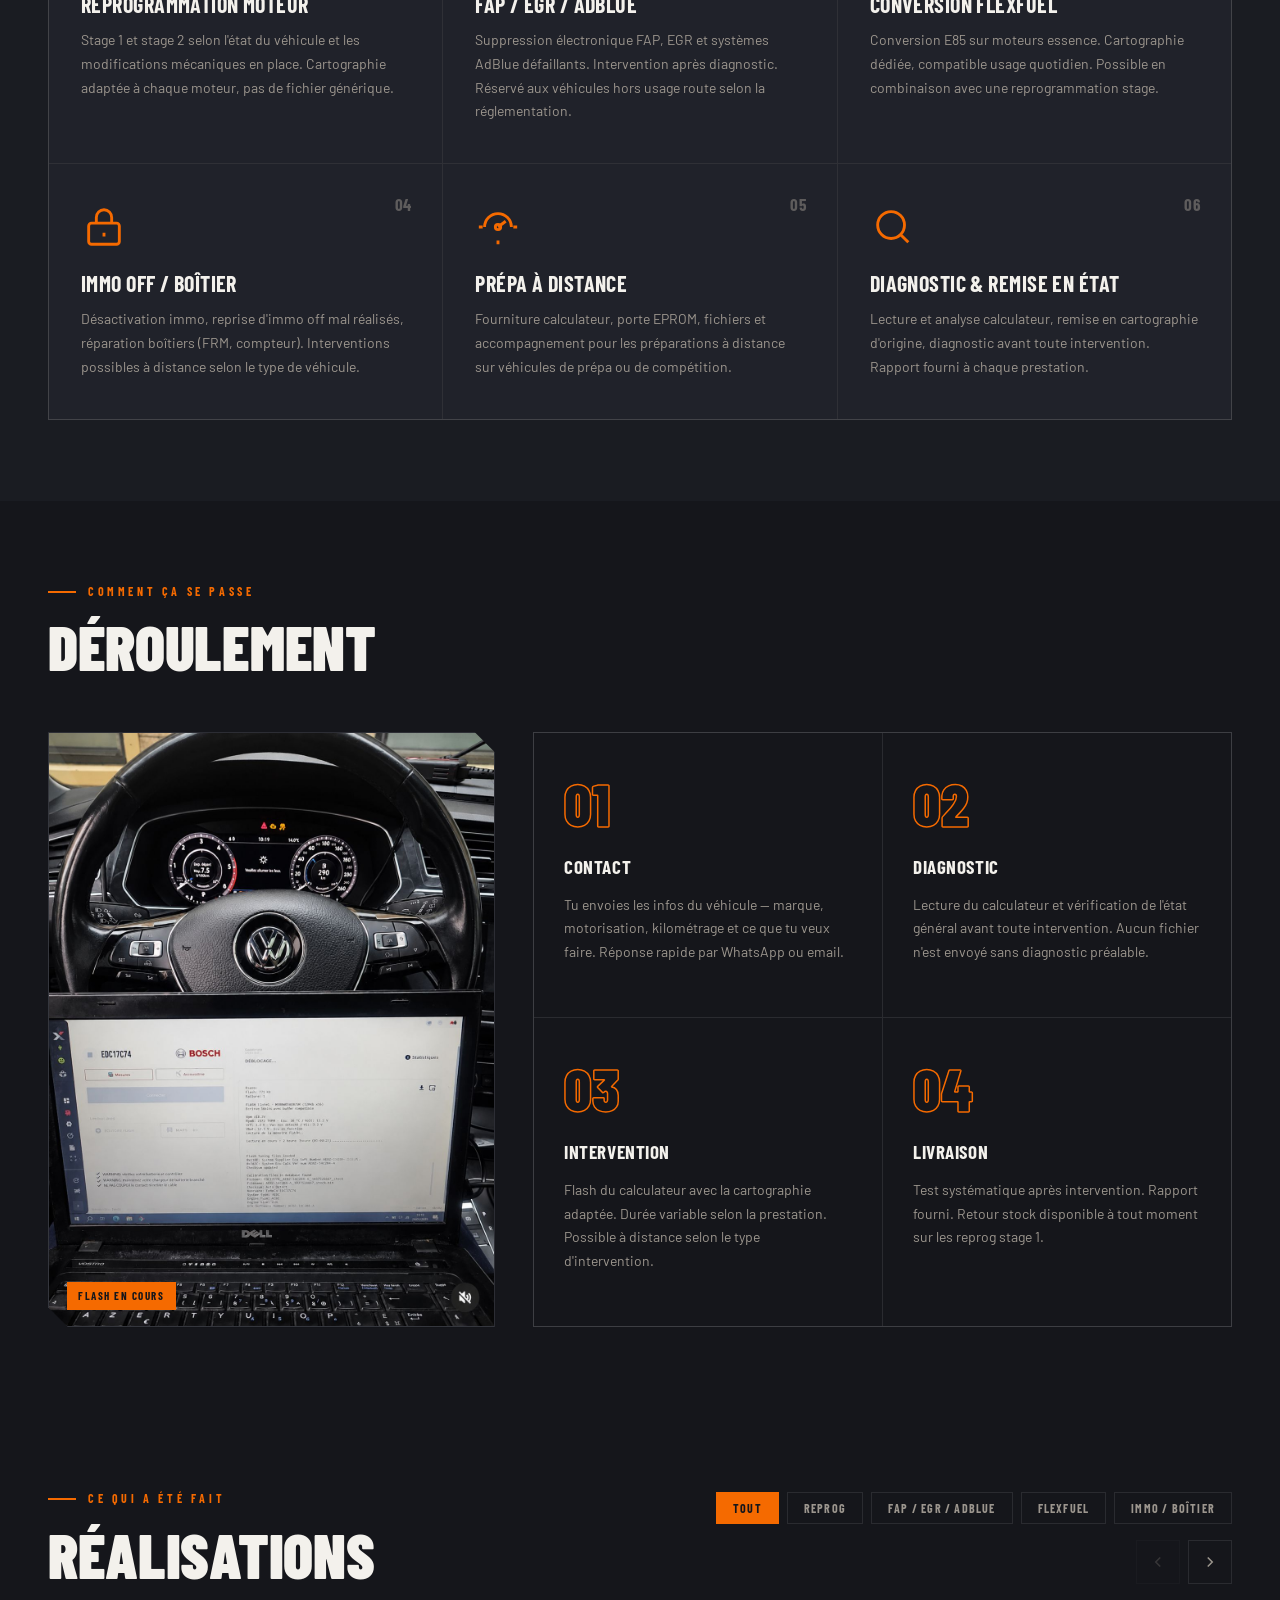
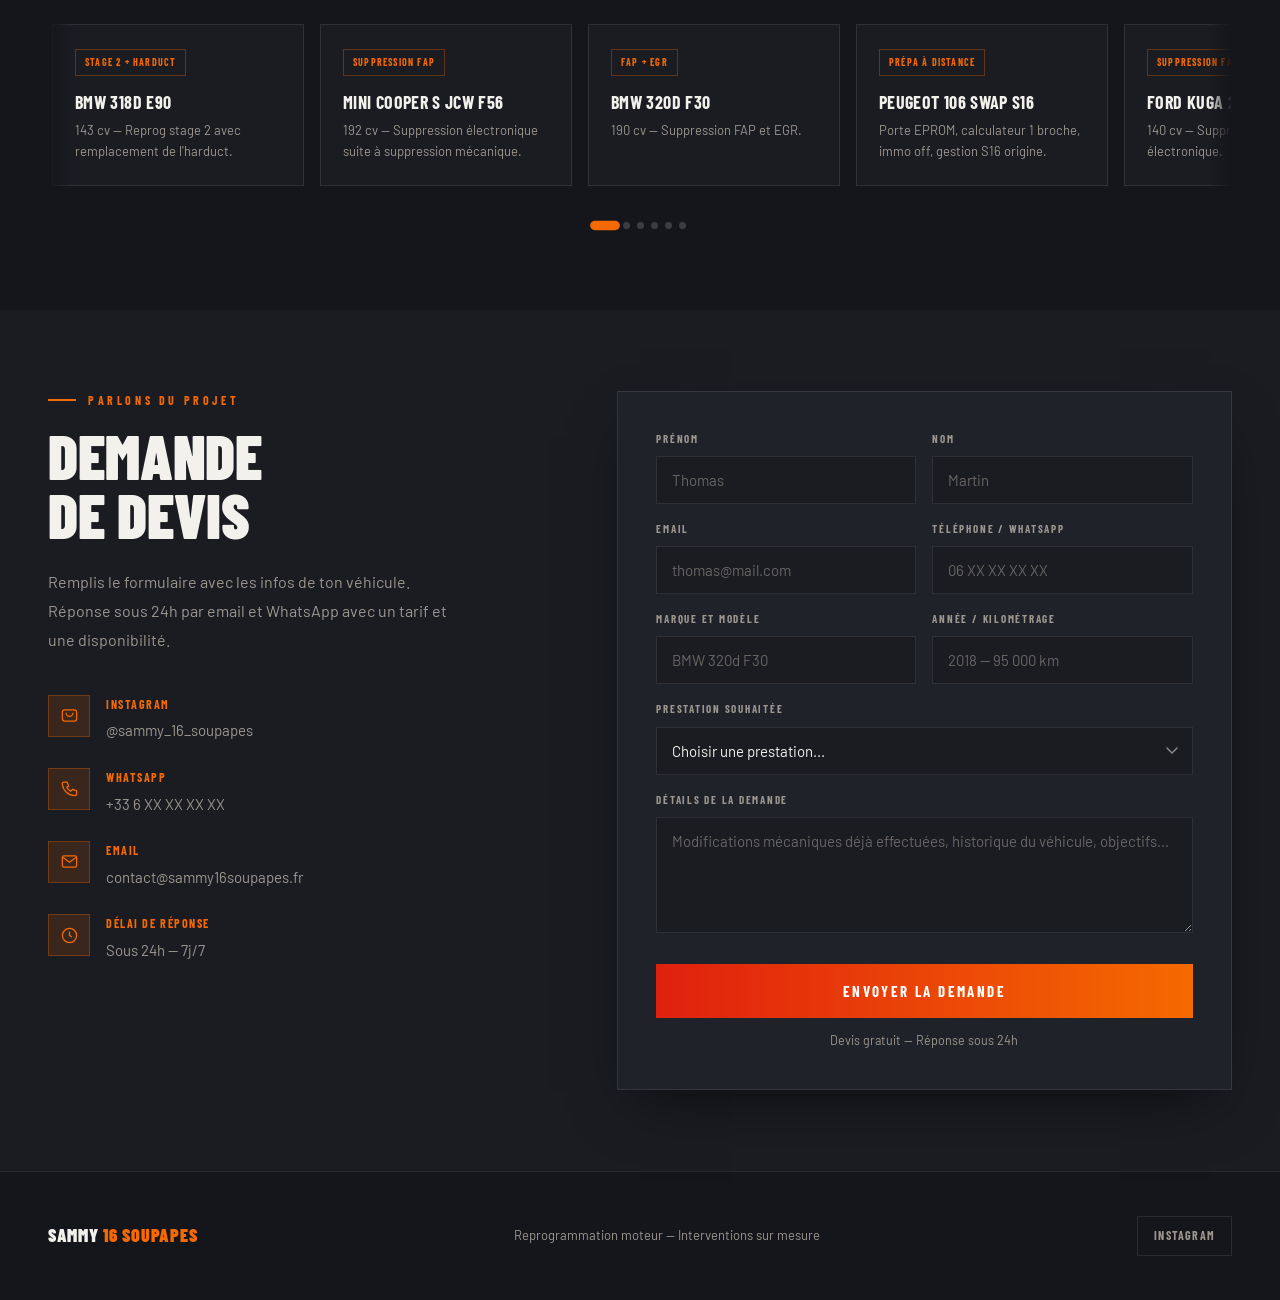
==== commit 42eb72f1: "Update index.html" ====
--- a/index.html
+++ b/index.html
@@ -7,7 +7,562 @@
 <link rel="preconnect" href="https://fonts.googleapis.com">
 <link rel="preconnect" href="https://fonts.gstatic.com" crossorigin>
 <link href="https://fonts.googleapis.com/css2?family=Barlow+Condensed:wght@400;500;600;700;800;900&family=Barlow:wght@400;500;600&display=swap" rel="stylesheet">
-<link rel="stylesheet" href="styles.css">
+<style>
+/* ============================================================
+   SAMMY 16 SOUPAPES — Reprogrammation moteur
+   Refonte : 3 directions pilotables (Carbone / Atelier / Piste)
+   ============================================================ */
+
+/* ---------- THEME TOKENS ---------- */
+:root {
+  --font-head: 'Barlow Condensed', sans-serif;
+  --font-body: 'Barlow', sans-serif;
+
+  --maxw: 1240px;
+  --radius: 0px;
+  --ease: cubic-bezier(0.22, 1, 0.36, 1);
+
+  /* default = Carbone (graphite) */
+  --bg:        #15161B;
+  --bg2:       #1A1C22;
+  --bg3:       #20222A;
+  --card:      #24262F;
+  --border:    rgba(255,255,255,0.09);
+  --border-2:  rgba(255,255,255,0.17);
+  --text:      #F3F1EC;
+  --muted:     #9C968E;
+  --accent:    #F56A00;
+  --accent-2:  #E0200E;
+  --accent-soft: rgba(245,106,0,0.14);
+  --on-accent: #15161B;
+  --grid:      rgba(255,255,255,0.03);
+  --glow:      rgba(245,106,0,0.18);
+  --shadow:    0 24px 60px -22px rgba(0,0,0,0.6);
+  --hero-tint-a: rgba(245,106,0,0.13);
+  --hero-tint-b: rgba(224,32,14,0.09);
+}
+
+[data-theme="carbone"] {
+  --bg:#15161B; --bg2:#1A1C22; --bg3:#20222A; --card:#24262F;
+  --border:rgba(255,255,255,0.09); --border-2:rgba(255,255,255,0.17);
+  --text:#F3F1EC; --muted:#9C968E;
+  --accent:#F56A00; --accent-2:#E0200E; --accent-soft:rgba(245,106,0,0.14);
+  --on-accent:#15161B; --grid:rgba(255,255,255,0.03); --glow:rgba(245,106,0,0.18);
+  --shadow:0 24px 60px -22px rgba(0,0,0,0.6);
+  --hero-tint-a:rgba(245,106,0,0.13); --hero-tint-b:rgba(224,32,14,0.09);
+}
+
+[data-theme="atelier"] {
+  --bg:#E9E9E5; --bg2:#F2F2EE; --bg3:#FFFFFF; --card:#FFFFFF;
+  --border:rgba(22,24,30,0.11); --border-2:rgba(22,24,30,0.22);
+  --text:#14161B; --muted:#666A73;
+  --accent:#E5481F; --accent-2:#16181B; --accent-soft:rgba(229,72,31,0.10);
+  --on-accent:#FFFFFF; --grid:rgba(22,24,30,0.045); --glow:rgba(229,72,31,0.14);
+  --shadow:0 24px 50px -24px rgba(22,24,30,0.28);
+  --hero-tint-a:rgba(229,72,31,0.10); --hero-tint-b:rgba(22,24,30,0.05);
+}
+
+[data-theme="piste"] {
+  --bg:#050505; --bg2:#0B0B0B; --bg3:#111111; --card:#0F0F0F;
+  --border:rgba(255,255,255,0.11); --border-2:rgba(255,255,255,0.2);
+  --text:#FFFFFF; --muted:#8E8E8E;
+  --accent:#FF2D1A; --accent-2:#FFC400; --accent-soft:rgba(255,45,26,0.15);
+  --on-accent:#050505; --grid:rgba(255,255,255,0.035); --glow:rgba(255,45,26,0.22);
+  --shadow:0 24px 60px -18px rgba(0,0,0,0.85);
+  --hero-tint-a:rgba(255,45,26,0.16); --hero-tint-b:rgba(255,196,0,0.07);
+}
+
+/* ---------- RESET ---------- */
+*, *::before, *::after { box-sizing: border-box; margin: 0; padding: 0; }
+html { scroll-behavior: smooth; }
+body {
+  background: var(--bg);
+  color: var(--text);
+  font-family: var(--font-body);
+  font-size: 16px;
+  line-height: 1.65;
+  overflow-x: hidden;
+  -webkit-font-smoothing: antialiased;
+  transition: background 0.5s var(--ease), color 0.5s var(--ease);
+}
+img { display: block; max-width: 100%; }
+::selection { background: var(--accent); color: var(--on-accent); }
+
+.wrap { max-width: var(--maxw); margin: 0 auto; width: 100%; }
+
+/* ---------- NAV ---------- */
+nav {
+  position: fixed; top: 0; left: 0; right: 0; z-index: 200;
+  display: flex; align-items: center; justify-content: space-between;
+  padding: 0 clamp(20px, 4vw, 48px); height: 70px;
+  background: color-mix(in srgb, var(--bg) 80%, transparent);
+  backdrop-filter: blur(16px) saturate(140%);
+  border-bottom: 1px solid transparent;
+  transition: border-color 0.3s var(--ease), height 0.3s var(--ease), background 0.4s var(--ease);
+}
+nav.scrolled { border-bottom-color: var(--border); height: 60px; }
+.nav-logo {
+  font-family: var(--font-head); font-size: 20px; font-weight: 900;
+  letter-spacing: 0.04em; color: var(--text); text-decoration: none;
+  text-transform: uppercase; display: flex; align-items: center; gap: 9px;
+  white-space: nowrap; flex-shrink: 0;
+}
+.nav-logo .mark {
+  width: 26px; height: 26px; flex-shrink: 0;
+  display: inline-flex; align-items: center; justify-content: center;
+}
+.nav-logo .mark svg { width: 100%; height: 100%; }
+.nav-logo span { color: var(--accent); }
+.nav-links { display: flex; gap: clamp(16px, 2.2vw, 34px); list-style: none; }
+.nav-links a {
+  font-family: var(--font-head); font-size: 13px; font-weight: 600;
+  letter-spacing: 0.13em; text-transform: uppercase; color: var(--muted);
+  text-decoration: none; transition: color 0.2s; position: relative; padding: 4px 0;
+}
+.nav-links a::after {
+  content: ''; position: absolute; left: 0; bottom: -2px; height: 2px; width: 0;
+  background: var(--accent); transition: width 0.28s var(--ease);
+}
+.nav-links a:hover { color: var(--text); }
+.nav-links a:hover::after { width: 100%; }
+.nav-cta {
+  font-family: var(--font-head); font-size: 13px; font-weight: 700;
+  letter-spacing: 0.12em; text-transform: uppercase; color: var(--on-accent);
+  background: var(--accent); border: none; padding: 11px 22px; cursor: pointer;
+  text-decoration: none; transition: transform 0.15s var(--ease), box-shadow 0.25s var(--ease);
+  clip-path: polygon(8px 0, 100% 0, 100% calc(100% - 8px), calc(100% - 8px) 100%, 0 100%, 0 8px);
+}
+.nav-cta:hover { transform: translateY(-2px); box-shadow: 0 10px 24px -8px var(--glow); }
+.nav-burger { display: none; background: none; border: none; cursor: pointer; padding: 8px; }
+.nav-burger span { display: block; width: 24px; height: 2px; background: var(--text); margin: 5px 0; transition: 0.3s var(--ease); }
+
+/* ---------- SECTION SHELL ---------- */
+section { padding: clamp(72px, 9vh, 120px) clamp(20px, 4vw, 48px); position: relative; }
+.section-label {
+  font-family: var(--font-head); font-size: 12px; font-weight: 700;
+  letter-spacing: 0.3em; text-transform: uppercase; color: var(--accent);
+  margin-bottom: 16px; display: flex; align-items: center; gap: 12px;
+}
+.section-label::before { content: ''; display: block; width: 28px; height: 2px; background: var(--accent); }
+.section-title {
+  font-family: var(--font-head); font-size: clamp(36px, 5.2vw, 62px);
+  font-weight: 900; text-transform: uppercase; line-height: 0.95;
+  margin-bottom: 56px; max-width: 640px; letter-spacing: -0.005em;
+}
+.section-title .thin { color: var(--muted); }
+
+/* ---------- HERO ---------- */
+#hero {
+  min-height: 100vh; display: flex; align-items: center;
+  padding: 120px clamp(20px, 4vw, 48px) 80px; position: relative; overflow: hidden;
+}
+.hero-bg { position: absolute; inset: 0; pointer-events: none; z-index: 0; }
+.hero-bg .glow-a, .hero-bg .glow-b { position: absolute; inset: 0; transition: background 0.6s var(--ease); }
+.hero-bg .glow-a {
+  background: radial-gradient(ellipse 50% 55% at 78% 42%, var(--hero-tint-a) 0%, transparent 65%);
+  animation: drift1 18s ease-in-out infinite alternate;
+}
+.hero-bg .glow-b {
+  background: radial-gradient(ellipse 40% 50% at 12% 78%, var(--hero-tint-b) 0%, transparent 60%);
+  animation: drift2 22s ease-in-out infinite alternate;
+}
+.hero-bg .grid-lines {
+  position: absolute; inset: 0;
+  background-image:
+    linear-gradient(var(--grid) 1px, transparent 1px),
+    linear-gradient(90deg, var(--grid) 1px, transparent 1px);
+  background-size: 64px 64px;
+  mask-image: radial-gradient(ellipse 80% 80% at 50% 40%, #000 0%, transparent 80%);
+  -webkit-mask-image: radial-gradient(ellipse 80% 80% at 50% 40%, #000 0%, transparent 80%);
+}
+@keyframes drift1 { from { transform: translate(0,0); } to { transform: translate(-30px,20px); } }
+@keyframes drift2 { from { transform: translate(0,0); } to { transform: translate(24px,-18px); } }
+
+.hero-grid {
+  position: relative; z-index: 2; max-width: var(--maxw); margin: 0 auto; width: 100%;
+  display: block;
+}
+.hero-copy { max-width: 560px; }
+.hero-eyebrow {
+  font-family: var(--font-head); font-size: 13px; font-weight: 700;
+  letter-spacing: 0.26em; text-transform: uppercase; color: var(--accent);
+  margin-bottom: 22px; display: flex; align-items: center; gap: 12px;
+}
+.hero-eyebrow::before { content: ''; display: block; width: 34px; height: 2px; background: var(--accent); }
+.hero-title {
+  font-family: var(--font-head); font-size: clamp(48px, 7vw, 96px);
+  font-weight: 900; line-height: 0.92; letter-spacing: -0.015em;
+  text-transform: uppercase; margin-bottom: 28px;
+}
+.hero-title .accent { color: var(--accent); }
+.hero-title .stroke {
+  -webkit-text-stroke: 1.5px var(--border-2); color: transparent;
+}
+.hero-sub {
+  font-size: 17.5px; color: var(--muted); max-width: 480px;
+  margin-bottom: 40px; line-height: 1.75;
+}
+.hero-actions { display: flex; gap: 14px; flex-wrap: wrap; margin-bottom: 44px; }
+.hero-stats { display: flex; gap: clamp(24px, 4vw, 48px); flex-wrap: wrap; }
+.hero-stat .num {
+  font-family: var(--font-head); font-size: clamp(30px, 3.4vw, 42px); font-weight: 900;
+  line-height: 1; color: var(--text); letter-spacing: -0.01em;
+}
+.hero-stat .num small { font-size: 0.55em; color: var(--accent); margin-left: 2px; }
+.hero-stat .lbl {
+  font-family: var(--font-head); font-size: 12px; font-weight: 600;
+  letter-spacing: 0.14em; text-transform: uppercase; color: var(--muted); margin-top: 6px;
+}
+
+/* ---------- HERO PHOTO (split : photo nette à droite) ---------- */
+.hero-photo-bg {
+  position: absolute; top: 0; right: 0; bottom: 0; width: 58%;
+  background: url('[data-uri]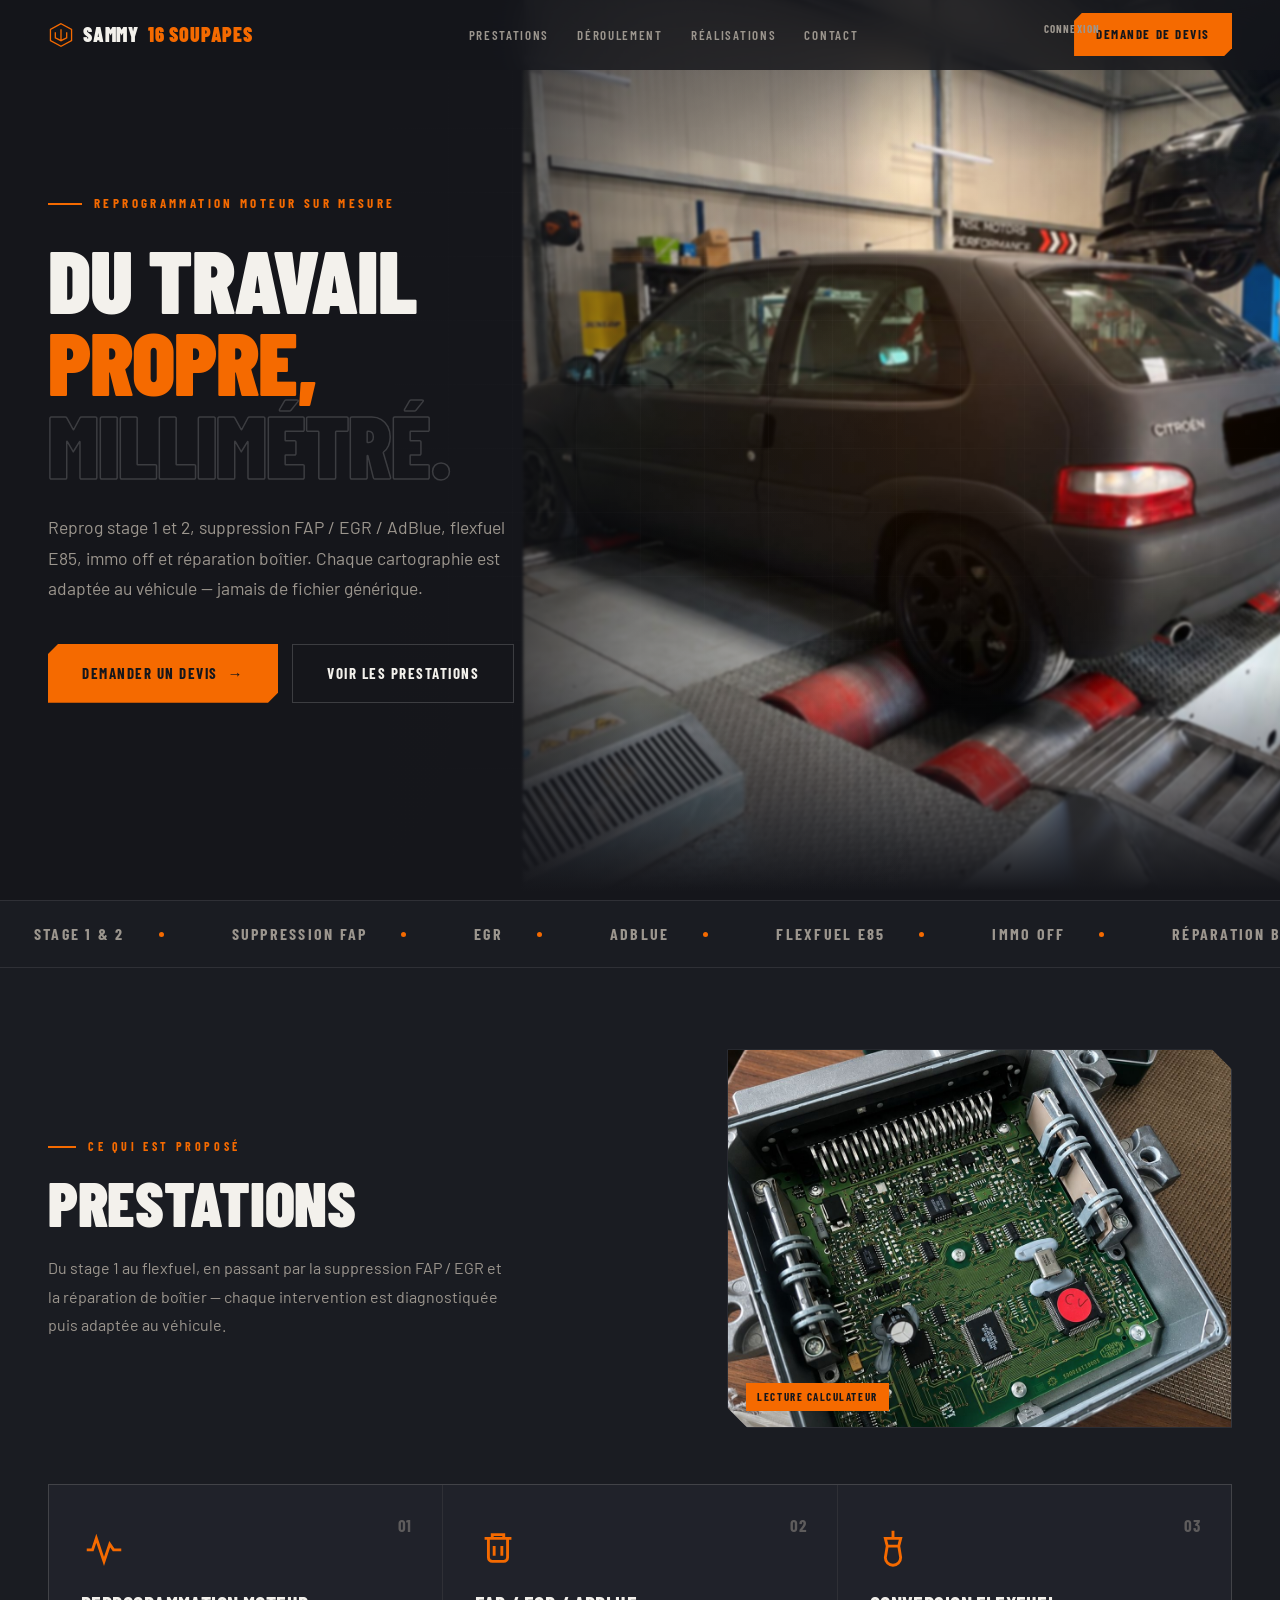
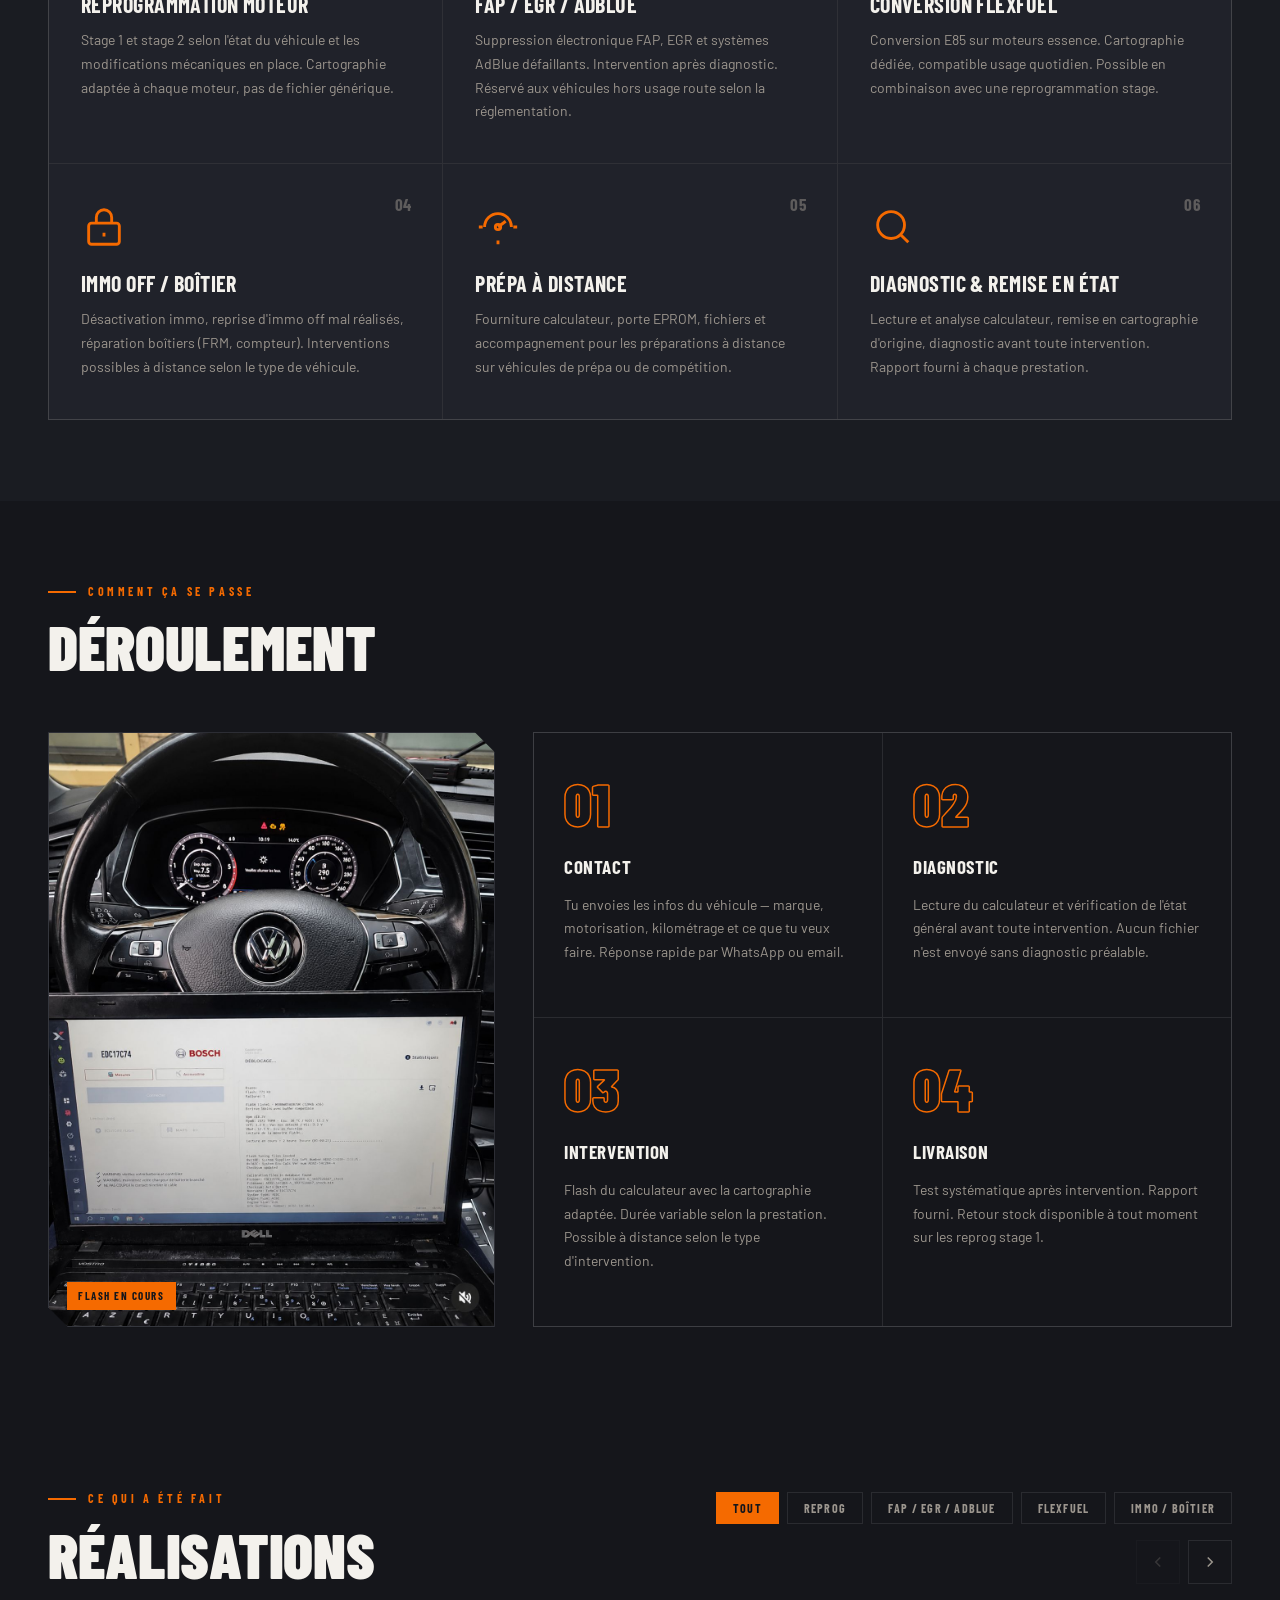
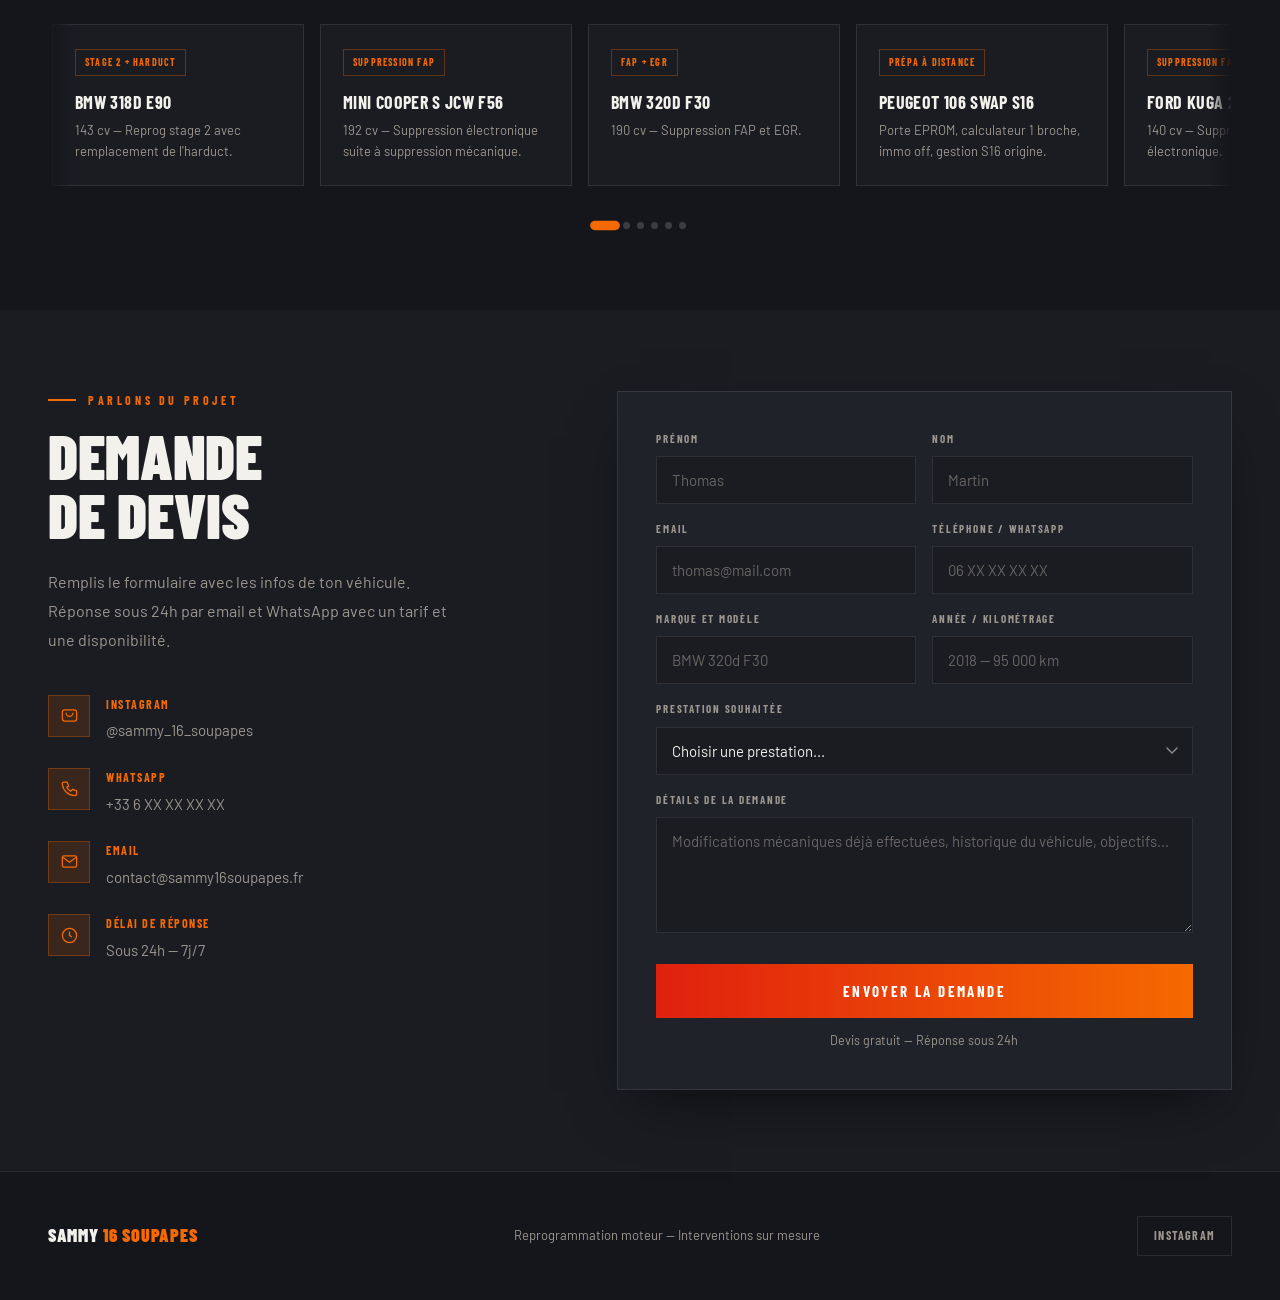
==== commit b9abc1a5: "Update index.html" ====
--- a/index.html
+++ b/index.html
@@ -582,6 +582,7 @@
   </ul>
   <a href="#contact" class="nav-cta">Demande de devis</a>
   <button class="nav-burger" id="burger" aria-label="Menu"><span></span><span></span><span></span></button>
+  <a href="admin.html" style="position:absolute;right:180px;top:20px;font-family:'Barlow Condensed';font-size:11px;font-weight:700;letter-spacing:0.1em;text-transform:uppercase;color:#9C968E;text-decoration:none;transition:color 0.2s">Connexion</a>
 </nav>
 
 <!-- ===================== HERO ===================== -->
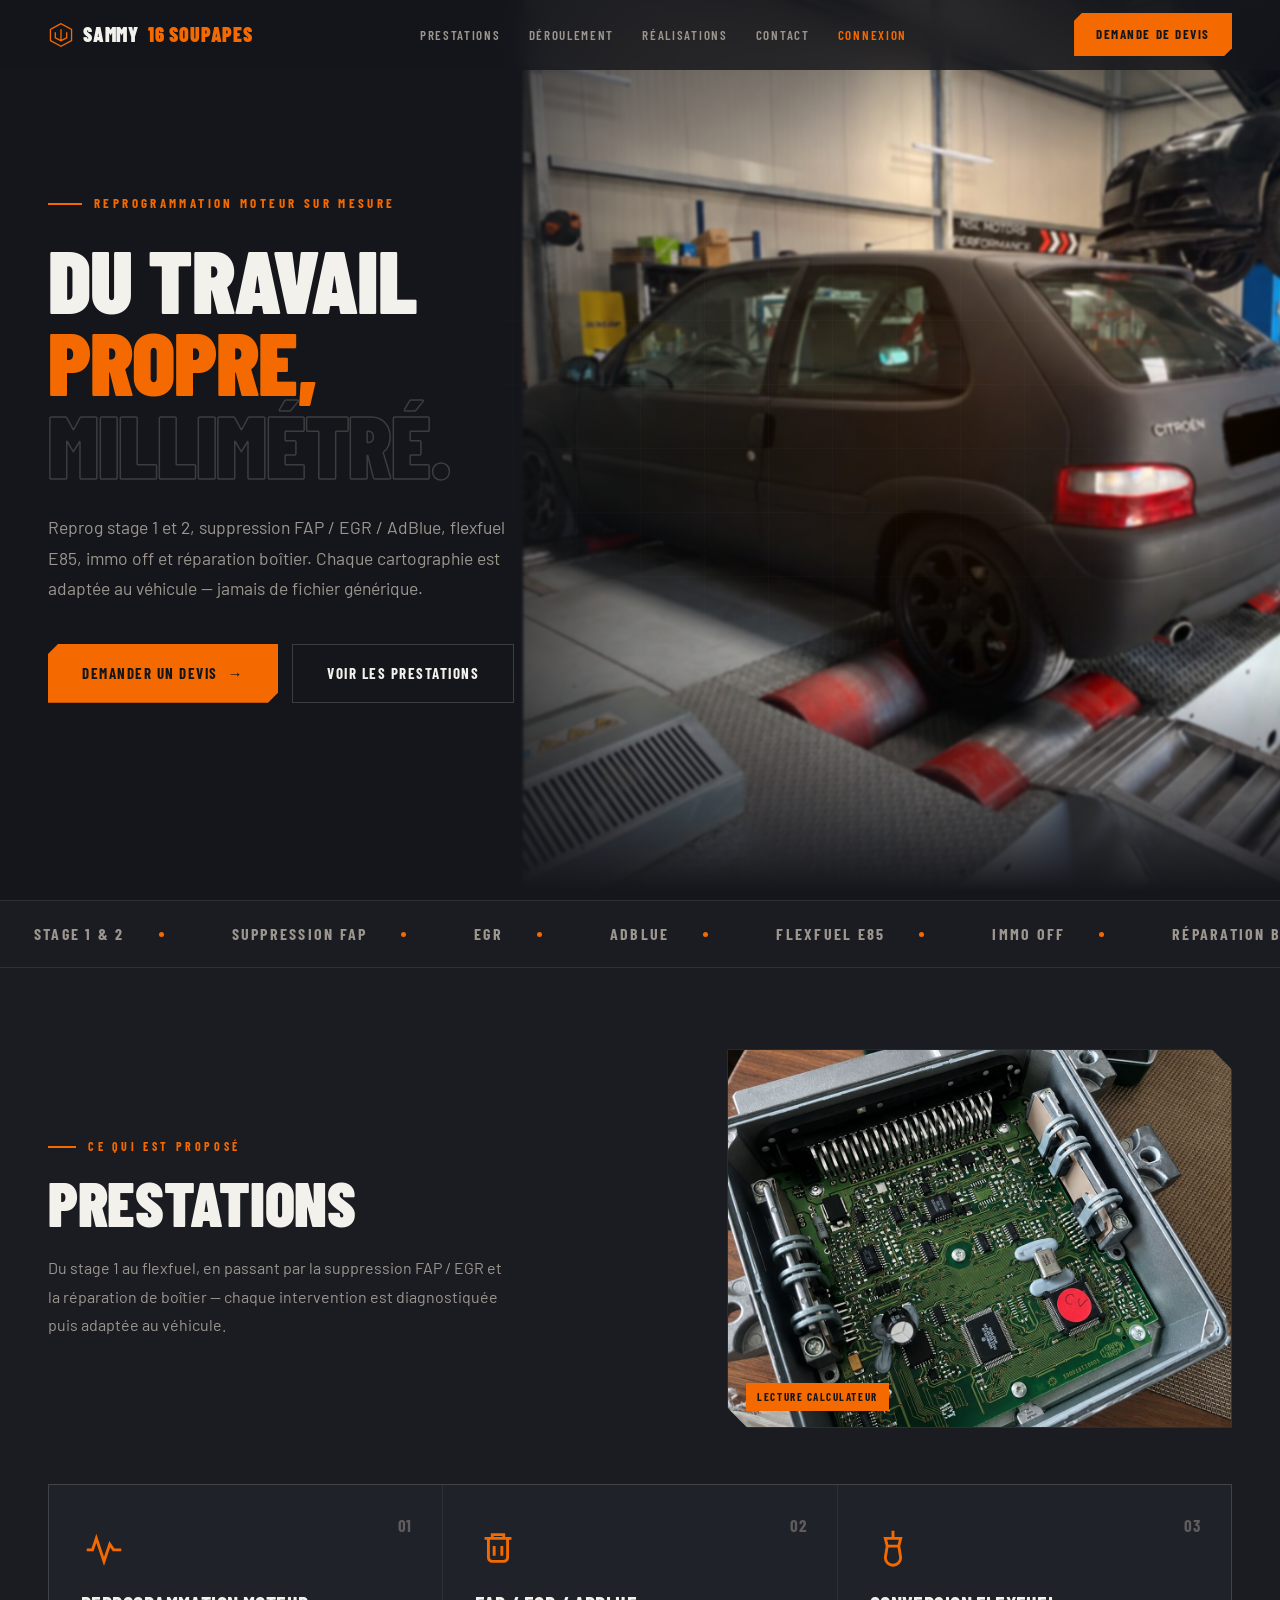
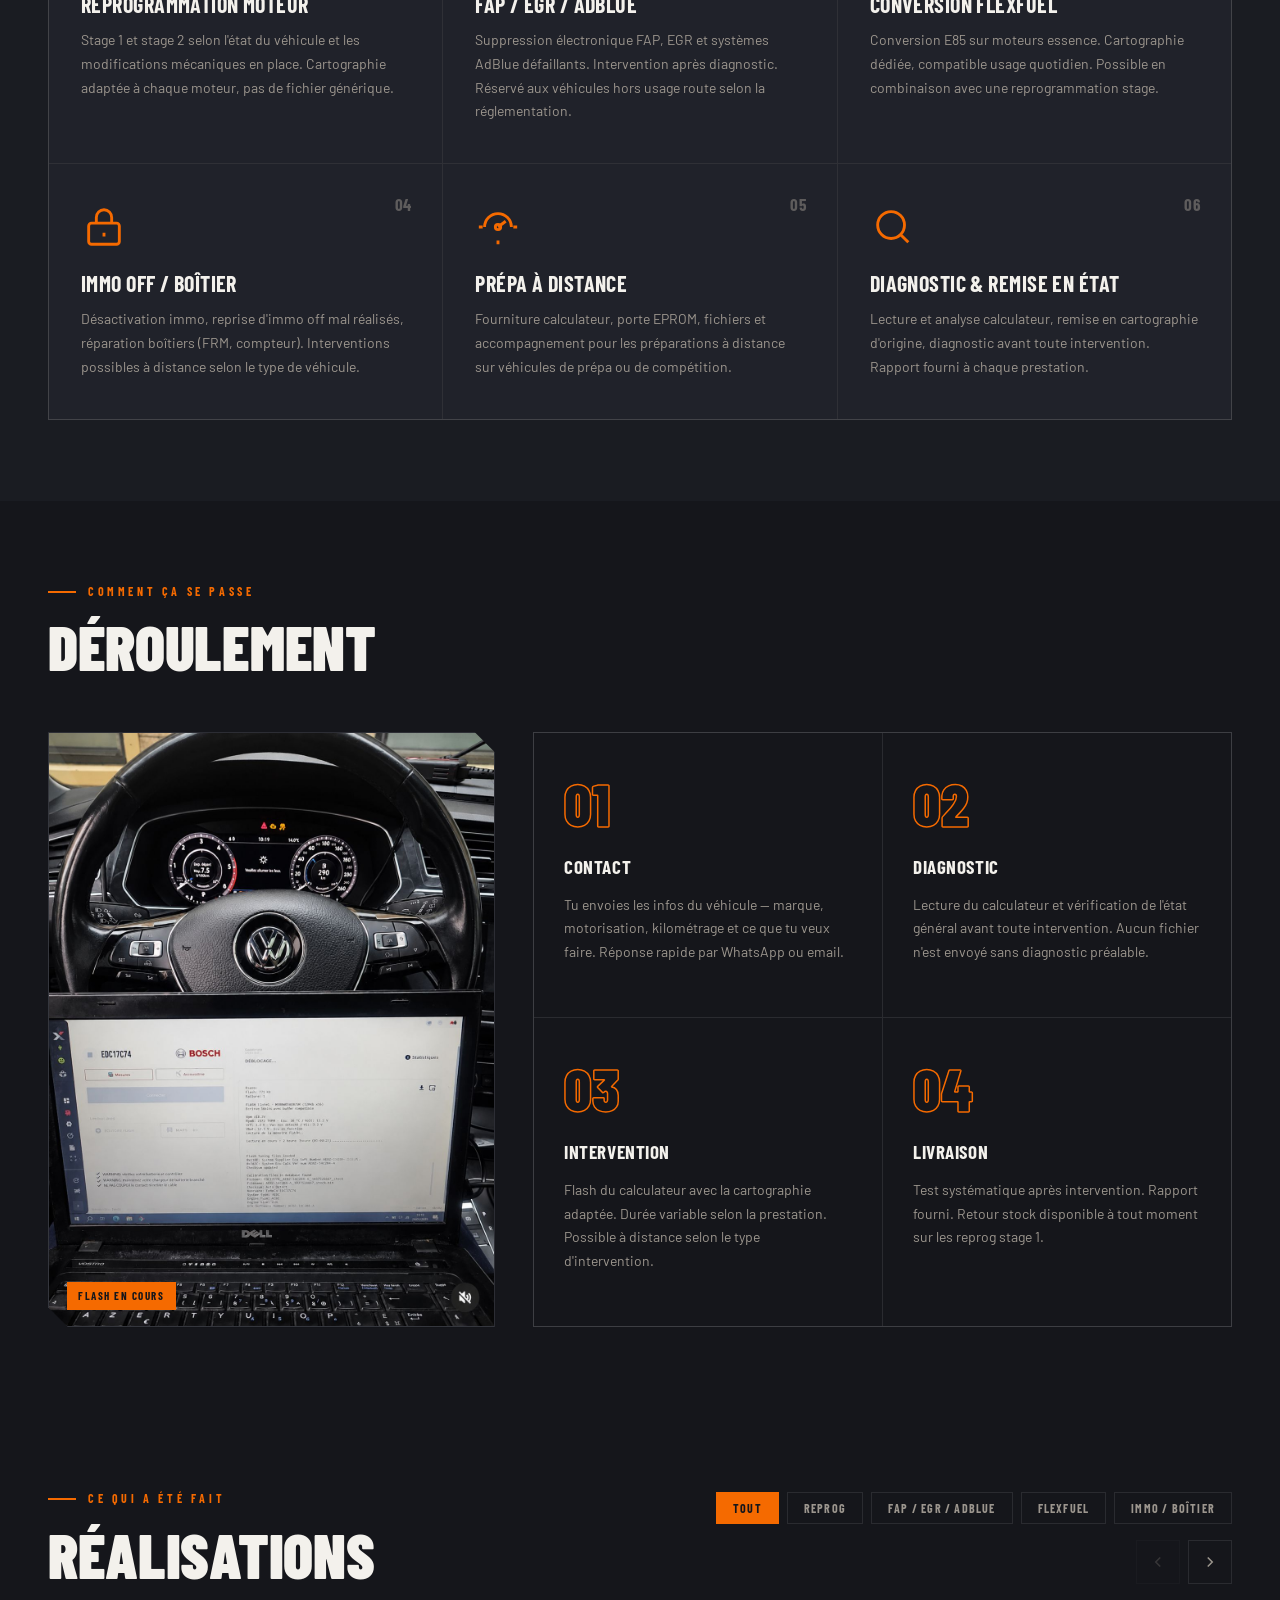
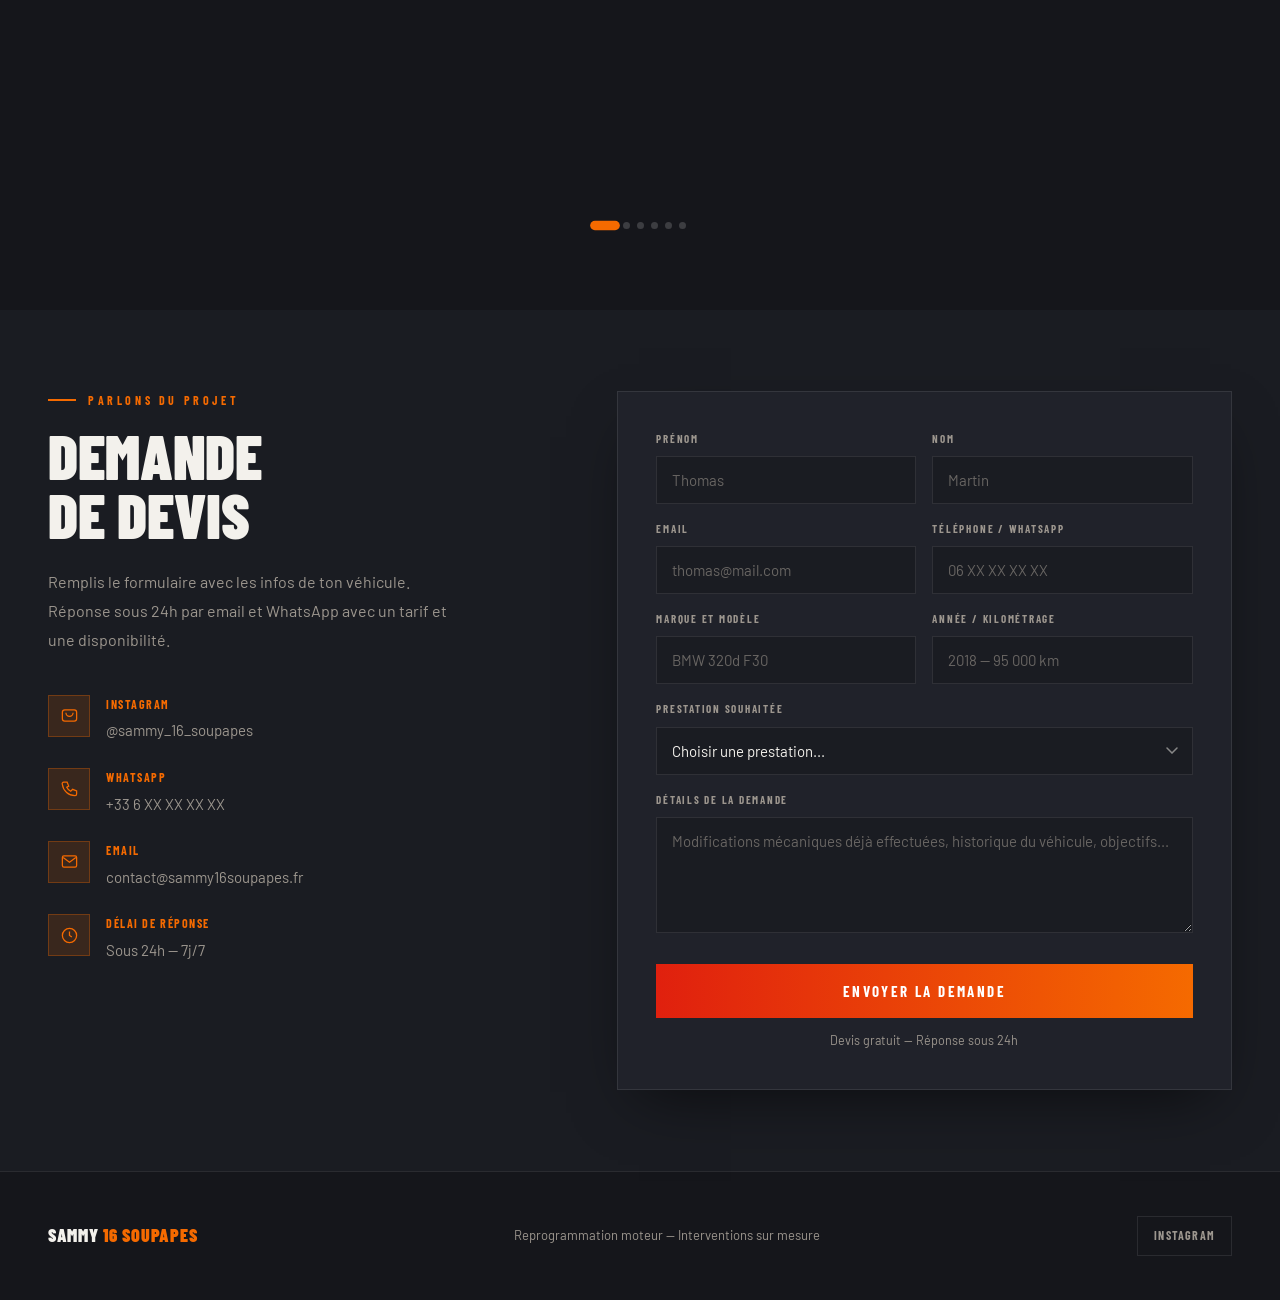
==== commit 34b152bb: "Update index.html" ====
--- a/index.html
+++ b/index.html
@@ -579,10 +579,10 @@
     <li><a href="#process">Déroulement</a></li>
     <li><a href="#realisations">Réalisations</a></li>
     <li><a href="#contact">Contact</a></li>
+    <li><a href="admin.html" style="color:#F56A00;font-weight:600;">Connexion</a></li>
   </ul>
   <a href="#contact" class="nav-cta">Demande de devis</a>
   <button class="nav-burger" id="burger" aria-label="Menu"><span></span><span></span><span></span></button>
-  <a href="admin.html" style="position:absolute;right:180px;top:20px;font-family:'Barlow Condensed';font-size:11px;font-weight:700;letter-spacing:0.1em;text-transform:uppercase;color:#9C968E;text-decoration:none;transition:color 0.2s">Connexion</a>
 </nav>
 
 <!-- ===================== HERO ===================== -->
@@ -899,7 +899,7 @@
     </div>
 
     <div class="contact-form reveal" data-d="1">
-      <form id="contactForm">
+      <form id="contactForm" action="https://formspree.io/f/mqeoknpw" method="POST">
         <div class="form-row">
           <div class="form-group">
             <label for="prenom">Prénom</label>
@@ -1144,13 +1144,41 @@
 
 
 (function(){
-  var f=document.getElementById('contactForm');
-  if(!f)return;
-  f.addEventListener('submit',function(e){
+  var form = document.getElementById('contactForm');
+  if(!form) return;
+  form.addEventListener('submit', function(e){
     e.preventDefault();
-    var d={prenom:document.getElementById('prenom').value.trim(),nom:document.getElementById('nom').value.trim(),email:document.getElementById('email').value.trim(),tel:document.getElementById('tel').value.trim(),vehicule:document.getElementById('marque').value.trim(),annee:document.getElementById('annee').value.trim(),prestation:document.getElementById('prestation').value,message:document.getElementById('message').value.trim()};
-    try{var e=JSON.parse(localStorage.getItem('s16_entries')||'[]');var id=Date.now().toString(36)+Math.random().toString(36).slice(2);e.unshift(Object.assign({id:id,statut:'nouveau',note:'',date:new Date().toISOString()},d));localStorage.setItem('s16_entries',JSON.stringify(e));}catch(err){}
-    this.style.display='none';document.getElementById('formSuccess').classList.add('show');
+    // Envoyer vers Formspree avec fetch
+    var formData = new FormData(form);
+    fetch('https://formspree.io/f/mqeoknpw', {
+      method: 'POST',
+      body: formData,
+      headers: {'Accept': 'application/json'}
+    })
+    .then(function(response){
+      if(response.ok){
+        // Garder dans localStorage aussi
+        var d={
+          prenom: document.getElementById('prenom').value.trim(),
+          nom: document.getElementById('nom').value.trim(),
+          email: document.getElementById('email').value.trim(),
+          tel: document.getElementById('tel').value.trim(),
+          vehicule: document.getElementById('marque').value.trim(),
+          annee: document.getElementById('annee').value.trim(),
+          prestation: document.getElementById('prestation').value,
+          message: document.getElementById('message').value.trim()
+        };
+        try{
+          var entries = JSON.parse(localStorage.getItem('s16_entries')||'[]');
+          var id = Date.now().toString(36) + Math.random().toString(36).slice(2);
+          entries.unshift(Object.assign({id:id,statut:'nouveau',note:'',date:new Date().toISOString()},d));
+          localStorage.setItem('s16_entries', JSON.stringify(entries));
+        }catch(err){}
+        form.style.display='none';
+        document.getElementById('formSuccess').classList.add('show');
+      }
+    })
+    .catch(function(err){ console.error('Error:', err); });
   });
 })();
 
